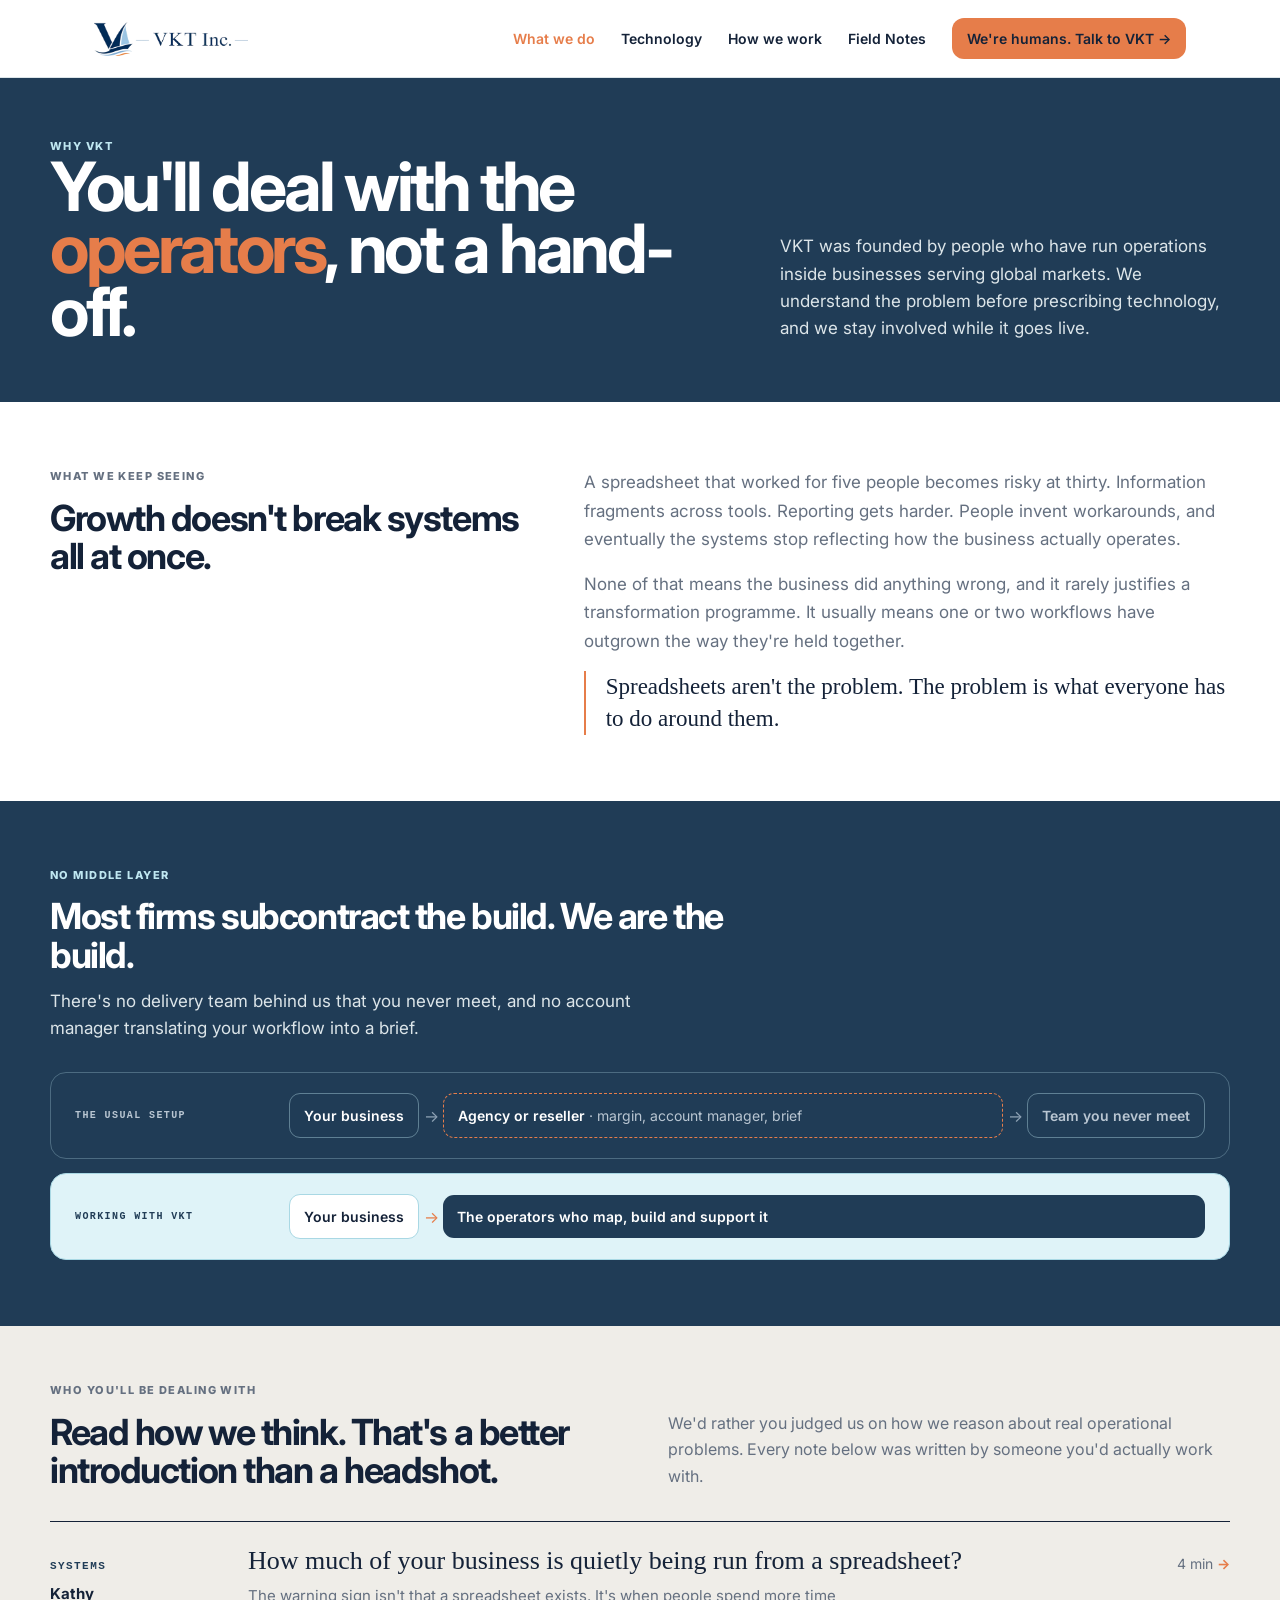
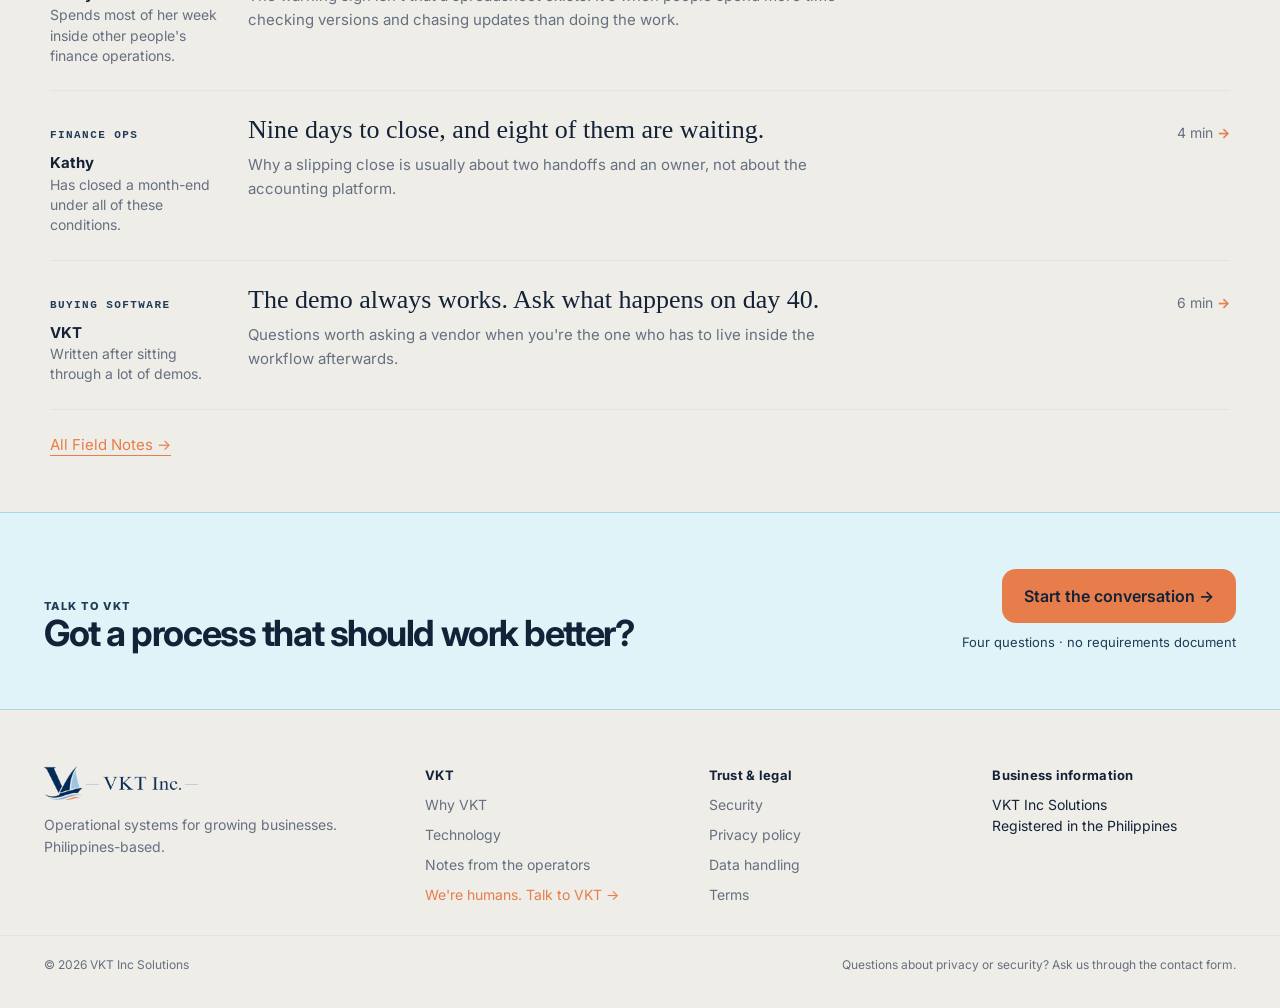
==== about.html @ 66c0eb5a "Implement Homepage v2, fix nav breakpoint and two overflow bugs Homepage rebuild from the new "VKT H" ====
<!DOCTYPE html>
<html lang="en">
<head>
<meta charset="utf-8">
<meta name="viewport" content="width=device-width, initial-scale=1">
<title>Why VKT — You'll deal with the operators, not a hand-off</title>
<meta name="description" content="VKT was founded by people who have run operations inside businesses serving global markets. We understand the problem before prescribing technology.">
<link rel="icon" type="image/png" href="assets/vkt-mark.png">
<link rel="preconnect" href="https://fonts.googleapis.com">
<link rel="stylesheet" href="https://fonts.googleapis.com/css2?family=Inter:wght@400;500;600;700;800&display=swap">
<link rel="stylesheet" href="css/style.css">
</head>
<body>

<header class="site-nav">
  <div class="container">
    <a href="index.html" aria-label="VKT Inc. home"><img src="assets/vkt-logo-nav.png" alt="VKT Inc." class="nav-logo"></a>
    <nav class="nav-links">
      <a href="index.html#what-we-do" class="active">What we do</a>
      <a href="anydb.html">Technology</a>
      <a href="index.html#how-we-work">How we work</a>
      <a href="field-notes.html">Field Notes</a>
      <a href="talk-to-us.html" class="nav-cta">We're humans. Talk to VKT →</a>
    </nav>
    <button class="nav-toggle" aria-label="Menu" aria-expanded="false"><i></i><i></i></button>
  </div>
</header>

<section class="hero-simple">
  <div class="container">
    <div>
      <div class="eyebrow on-navy">Why VKT</div>
      <h1 class="fh-about">You'll deal with the <span>operators</span>, not a hand-off.</h1>
    </div>
    <p>VKT was founded by people who have run operations inside businesses serving global markets. We understand the problem before prescribing technology, and we stay involved while it goes live.</p>
  </div>
</section>

<section class="section-white">
  <div class="container split uneven-left">
    <div>
      <div class="eyebrow">What we keep seeing</div>
      <h2 class="fh2-md" style="margin-top:14px">Growth doesn't break systems all at once.</h2>
    </div>
    <div style="display:flex;flex-direction:column;gap:16px">
      <p style="font-size:17px;line-height:1.68;color:var(--muted)">A spreadsheet that worked for five people becomes risky at thirty. Information fragments across tools. Reporting gets harder. People invent workarounds, and eventually the systems stop reflecting how the business actually operates.</p>
      <p style="font-size:17px;line-height:1.68;color:var(--muted)">None of that means the business did anything wrong, and it rarely justifies a transformation programme. It usually means one or two workflows have outgrown the way they're held together.</p>
      <p class="serif" style="font-size:23px;line-height:1.38;padding-left:20px;border-left:2px solid var(--orange)">Spreadsheets aren't the problem. The problem is what everyone has to do around them.</p>
    </div>
  </div>
</section>

<section class="section-navy">
  <div class="container">
    <div style="margin-bottom:30px">
      <div class="eyebrow on-navy">No middle layer</div>
      <h2 class="fh2-md" style="margin-top:14px;max-width:720px;color:#fff">Most firms subcontract the build. We are the build.</h2>
      <p style="margin-top:14px;font-size:17px;line-height:1.6;color:var(--muted-on-navy);max-width:600px">There's no delivery team behind us that you never meet, and no account manager translating your workflow into a brief.</p>
    </div>
    <div style="display:flex;flex-direction:column;gap:14px">
      <div class="flow-panel usual">
        <span class="flow-label">THE USUAL SETUP</span>
        <div class="flow-row usual">
          <span class="flow-node outline">Your business</span>
          <span class="flow-arrow dim">→</span>
          <span class="flow-node dashed">Agency or reseller<span style="font-weight:400;color:var(--ice-text-dim)"> · margin, account manager, brief</span></span>
          <span class="flow-arrow dim">→</span>
          <span class="flow-node outline dim">Team you never meet</span>
        </div>
      </div>
      <div class="flow-panel vkt">
        <span class="flow-label">WORKING WITH VKT</span>
        <div class="flow-row vkt">
          <span class="flow-node white">Your business</span>
          <span class="flow-arrow orange">→</span>
          <span class="flow-node navy-fill">The operators who map, build and support it</span>
        </div>
      </div>
    </div>
  </div>
</section>

<section class="section-tight">
  <div class="container">
    <div class="section-header" style="margin-bottom:32px">
      <div>
        <div class="eyebrow">Who you'll be dealing with</div>
        <h2 class="fh2-md" style="margin-top:14px">Read how we think. That's a better introduction than a headshot.</h2>
      </div>
      <p>We'd rather you judged us on how we reason about real operational problems. Every note below was written by someone you'd actually work with.</p>
    </div>
    <div style="display:flex;flex-direction:column;border-top:1px solid var(--navy)">
      <a href="field-notes/spreadsheet-dependency.html" class="about-note-row">
        <div>
          <span class="kicker" style="color:var(--navy-deep)">SYSTEMS</span>
          <strong style="display:block;margin-top:8px;font-size:15px;color:var(--navy)">Kathy</strong>
          <span style="display:block;font-size:14px;color:var(--muted);line-height:1.45">Spends most of her week inside other people's finance operations.</span>
        </div>
        <div>
          <h3 class="serif" style="font-size:26px;line-height:1.15">How much of your business is quietly being run from a spreadsheet?</h3>
          <p style="margin-top:8px;font-size:15px;line-height:1.6;color:var(--muted);max-width:600px">The warning sign isn't that a spreadsheet exists. It's when people spend more time checking versions and chasing updates than doing the work.</p>
        </div>
        <span style="font-size:14px;color:var(--muted);text-align:right">4 min <b style="color:var(--orange)">→</b></span>
      </a>
      <a href="field-notes.html" class="about-note-row">
        <div>
          <span class="kicker" style="color:var(--navy-deep)">FINANCE OPS</span>
          <strong style="display:block;margin-top:8px;font-size:15px;color:var(--navy)">Kathy</strong>
          <span style="display:block;font-size:14px;color:var(--muted);line-height:1.45">Has closed a month-end under all of these conditions.</span>
        </div>
        <div>
          <h3 class="serif" style="font-size:26px;line-height:1.15">Nine days to close, and eight of them are waiting.</h3>
          <p style="margin-top:8px;font-size:15px;line-height:1.6;color:var(--muted);max-width:600px">Why a slipping close is usually about two handoffs and an owner, not about the accounting platform.</p>
        </div>
        <span style="font-size:14px;color:var(--muted);text-align:right">4 min <b style="color:var(--orange)">→</b></span>
      </a>
      <a href="field-notes.html" class="about-note-row">
        <div>
          <span class="kicker" style="color:var(--navy-deep)">BUYING SOFTWARE</span>
          <strong style="display:block;margin-top:8px;font-size:15px;color:var(--navy)">VKT</strong>
          <span style="display:block;font-size:14px;color:var(--muted);line-height:1.45">Written after sitting through a lot of demos.</span>
        </div>
        <div>
          <h3 class="serif" style="font-size:26px;line-height:1.15">The demo always works. Ask what happens on day 40.</h3>
          <p style="margin-top:8px;font-size:15px;line-height:1.6;color:var(--muted);max-width:600px">Questions worth asking a vendor when you're the one who has to live inside the workflow afterwards.</p>
        </div>
        <span style="font-size:14px;color:var(--muted);text-align:right">6 min <b style="color:var(--orange)">→</b></span>
      </a>
    </div>
    <a href="field-notes.html" class="link-cta" style="display:inline-block;margin-top:24px">All Field Notes →</a>
  </div>
</section>

<div class="cta-band">
  <div>
    <div class="eyebrow on-ice">Talk to VKT</div>
    <h2 class="fh2-md" style="color:var(--navy);max-width:600px">Got a process that should work better?</h2>
  </div>
  <div class="cta-band-actions">
    <a href="talk-to-us.html" class="btn">Start the conversation →</a>
    <span>Four questions · no requirements document</span>
  </div>
</div>

<footer class="site-footer">
  <div class="footer-links">
    <div class="footer-brand">
      <img src="assets/vkt-logo-nav.png" alt="VKT Inc." style="height:34px;width:auto;flex:none;align-self:flex-start">
      <p>Operational systems for growing businesses.<br>Philippines-based.</p>
    </div>
    <div class="footer-col">
      <strong>VKT</strong>
      <a href="about.html">Why VKT</a>
      <a href="anydb.html">Technology</a>
      <a href="field-notes.html">Notes from the operators</a>
      <a href="talk-to-us.html" class="cta">We're humans. Talk to VKT →</a>
    </div>
    <div class="footer-col">
      <strong>Trust &amp; legal</strong>
      <a href="#">Security</a>
      <a href="#">Privacy policy</a>
      <a href="#">Data handling</a>
      <a href="#">Terms</a>
    </div>
    <div class="footer-col">
      <strong>Business information</strong>
      <span>VKT Inc Solutions<br>Registered in the Philippines</span>
    </div>
  </div>
  <div class="footer-bottom">
    <span>© 2026 VKT Inc Solutions</span>
    <span>Questions about privacy or security? Ask us through the contact form.</span>
  </div>
</footer>

<script src="js/main.js"></script>
</body>
</html>
---- css/style.css ----
/* ===== VKT Inc — design tokens & base (v17) ===== */
:root{
  --navy: #142238;
  --navy-deep: #203C56;
  --navy-mid: #17304a;
  --navy-mid2: #22405e;
  --navy-hover-1: #2a4c6d;
  --navy-hover-2: #1d3a56;
  --ice: #DFF3F8;
  --ice-hover: #CFEDF5;
  --ice-border: #A9D8E4;
  --ice-text: #BFE7F1;
  --ice-text-dim: #B9C6D2;
  --cream: #EFEDE8;
  --orange: #E67D4A;
  --orange-hover: #D86C39;
  --orange-tint: rgba(230,125,74,.06);
  --muted: #657080;
  --muted-on-navy: #DCE5E9;
  --muted2: #98A2AE;
  --line: #DCE5E9;
  --line-on-navy: rgba(191,231,241,.35);
  --line-on-navy-soft: rgba(191,231,241,.22);
  --paper: #F8FAFB;
  --max: 1180px;
  --font-sans: Inter, ui-sans-serif, system-ui, -apple-system, sans-serif;
  --font-serif: Georgia, 'Times New Roman', serif;
  --font-mono: ui-monospace, Menlo, Consolas, monospace;

  /* fluid gutter: 20px at 390px viewport -> 44px at 1180px viewport */
  --gutter: clamp(20px, calc(20px + 24 * ((100vw - 390px) / 790)), 44px);
  /* fluid section padding tiers: mobile -> desktop */
  --pad-sm: clamp(28px, calc(28px + 28 * ((100vw - 390px) / 790)), 56px);
  --pad-md: clamp(30px, calc(30px + 30 * ((100vw - 390px) / 790)), 60px);
  --pad-lg: clamp(32px, calc(32px + 34 * ((100vw - 390px) / 790)), 66px);
}

*, *::before, *::after{ box-sizing: border-box; }
html{ -webkit-text-size-adjust: 100%; }

body{
  margin: 0;
  background: var(--cream);
  color: var(--navy);
  font-family: var(--font-sans);
  line-height: 1.5;
  -webkit-font-smoothing: antialiased;
  overflow-x: hidden;
}

img{ max-width: 100%; display: block; }
a{ color: var(--orange); }
a:hover{ color: var(--orange-hover); }
h1,h2,h3,p{ margin: 0; }
svg{ flex: none; }

.container{ max-width: var(--max); margin: 0 auto; }
.serif{ font-family: var(--font-serif); font-weight: 400; }
.italic{ font-style: italic; }

.eyebrow{ font-size: 11px; font-weight: 800; letter-spacing: .13em; text-transform: uppercase; color: var(--muted); }
.eyebrow.on-navy{ color: var(--ice-text); }
.eyebrow.on-ice{ color: var(--navy-deep); }
.eyebrow.with-icon{ display: flex; align-items: center; gap: 14px; }

.kicker{ font: 700 11px var(--font-mono); letter-spacing: .13em; color: var(--muted); }

/* ===== Fluid headline scale (clamp between mobile and desktop endpoints) ===== */
.fh-home{ font-size: clamp(40px, calc(40px + 38 * ((100vw - 390px) / 790)), 78px); line-height: .9; letter-spacing: -.052em; }
.fh-inner{ font-size: clamp(40px, calc(40px + 26 * ((100vw - 390px) / 790)), 66px); line-height: .93; letter-spacing: -.05em; }
.fh-about{ font-size: clamp(38px, calc(38px + 30 * ((100vw - 390px) / 790)), 68px); line-height: .92; letter-spacing: -.05em; }
.fh-anydb{ font-size: clamp(38px, calc(38px + 34 * ((100vw - 390px) / 790)), 72px); line-height: .92; letter-spacing: -.052em; }
.fh-home2{ font-size: clamp(42px, calc(42px + 38 * ((100vw - 390px) / 790)), 80px); line-height: .92; letter-spacing: -.052em; }
.fh-why2{ font-size: clamp(32px, calc(32px + 20 * ((100vw - 390px) / 790)), 52px); line-height: .98; letter-spacing: -.048em; }
.fh-notes{ font-size: clamp(31px, calc(31px + 21 * ((100vw - 390px) / 790)), 52px); line-height: 1.04; letter-spacing: -.018em; }
.fh-sent{ font-size: clamp(38px, calc(38px + 22 * ((100vw - 390px) / 790)), 60px); line-height: .95; letter-spacing: -.05em; }
.fh2{ font-size: clamp(25px, calc(25px + 15 * ((100vw - 390px) / 790)), 40px); line-height: 1.05; letter-spacing: -.04em; }
.fh2-md{ font-size: clamp(26px, calc(26px + 10 * ((100vw - 390px) / 790)), 36px); line-height: 1.06; letter-spacing: -.04em; }
.fh3{ font-size: clamp(22px, calc(22px + 8 * ((100vw - 390px) / 790)), 30px); line-height: 1.12; letter-spacing: -.03em; }
.fh-why{ font-size: clamp(31px, calc(31px + 27 * ((100vw - 390px) / 790)), 58px); line-height: .98; letter-spacing: -.05em; }
.fh-feat{ font-size: clamp(27px, calc(27px + 13 * ((100vw - 390px) / 790)), 40px); line-height: 1.08; letter-spacing: -.014em; }
.fh-art{ font-size: clamp(29px, calc(29px + 13 * ((100vw - 390px) / 790)), 42px); line-height: 1.1; letter-spacing: -.014em; }
.fh-row{ font-size: clamp(20px, calc(20px + 7 * ((100vw - 390px) / 790)), 27px); line-height: 1.18; }

/* ===== Nav ===== */
/* base = white nav (About, Talk, Field Notes, AnyDB); .on-navy = homepage variant */
.site-nav{ background: #fff; color: var(--navy); position: relative; border-bottom: 1px solid var(--line); }
.site-nav .container{ display: flex; align-items: center; gap: 32px; padding: 18px var(--gutter); }
.nav-logo{ height: 34px; width: auto; flex: none; align-self: flex-start; display: block; }
.site-nav.on-navy .nav-logo{ height: 44px; background: #fff; border-radius: 9px; padding: 6px 10px; align-self: center; }
.nav-links{ display: flex; align-items: center; gap: 26px; margin-left: auto; font-size: 14px; font-weight: 600; }
.nav-links a{ color: var(--navy); text-decoration: none; }
.nav-links a:hover, .nav-links a.active{ color: var(--orange); }
.nav-cta{ background: var(--orange); color: var(--navy) !important; border-radius: 12px; padding: 10px 15px; text-decoration: none !important; }
.nav-cta:hover{ background: var(--orange-hover); }
.nav-toggle{ display: none; }

.site-nav.on-navy{ background: var(--navy-deep); border-bottom: none; color: #fff; }
.site-nav.on-navy .nav-links a{ color: #fff; }
.site-nav.on-navy .nav-links a:hover, .site-nav.on-navy .nav-links a.active{ color: var(--orange); }

/* ===== Buttons / links ===== */
.btn{ display: inline-block; background: var(--orange); color: var(--navy); font-weight: 600; font-size: 16px; padding: 15px 22px; border-radius: 14px; text-decoration: none; border: none; cursor: pointer; font-family: inherit; }
.btn:hover{ background: var(--orange-hover); color: var(--navy); }
.btn-outline-on-navy{ display: inline-block; border: 1px solid var(--ice-text); color: #fff; font-weight: 600; font-size: 16px; padding: 15px 22px; border-radius: 14px; text-decoration: none; }
.btn-outline-on-navy:hover{ background: var(--orange); color: var(--navy); border-color: var(--orange); }

.link-cta{ font-size: 15px; color: var(--orange); text-decoration: underline; text-underline-offset: 5px; }
.link-cta.on-navy{ color: var(--ice-text); }
.link-cta.on-navy:hover{ color: var(--orange); }
.link-cta.on-ice{ color: var(--navy-deep); }
.link-cta.back{ font-weight: 600; text-decoration: none; }

/* ===== Hero (homepage — navy) ===== */
.hero{ background: var(--navy-deep); color: #fff; padding: var(--pad-lg) var(--gutter); }
.hero .container{ display: grid; grid-template-columns: 1.25fr .75fr; gap: 56px; align-items: end; }
.hero h1{ font-weight: 700; color: #fff; }
.hero h1 span{ color: var(--orange); }
.hero p{ font-size: clamp(15px, calc(15px + 2 * ((100vw - 390px) / 790)), 17px); line-height: 1.6; color: var(--muted-on-navy); margin-top: 14px; }
.hero-ctas{ display: flex; gap: 20px; align-items: center; margin-top: 22px; flex-wrap: wrap; }

/* inner-page hero (navy, white nav sits above it) */
.hero-simple{ background: var(--navy-deep); color: #fff; padding: var(--pad-md) var(--gutter); }
.hero-simple .container{ display: grid; grid-template-columns: 1.2fr .8fr; gap: 56px; align-items: end; }
.hero-simple h1{ font-weight: 700; color: #fff; }
.hero-simple h1 span{ color: var(--orange); }
.hero-simple p{ font-size: clamp(15px, calc(15px + 2 * ((100vw - 390px) / 790)), 17px); line-height: 1.6; color: var(--muted-on-navy); }

/* white hero (AnyDB) */
.hero-white{ background: #fff; padding: calc(var(--pad-lg) + 12px) var(--gutter) var(--pad-md); }
.hero-white h1{ font-weight: 700; color: var(--navy); max-width: 940px; }
.hero-white h1 span{ color: var(--orange); }
.hero-white p{ font-size: clamp(15px, calc(15px + 4 * ((100vw - 390px) / 790)), 19px); line-height: 1.55; color: var(--muted); max-width: 600px; margin-top: 22px; }
.lockup{ display: flex; align-items: center; gap: 18px; flex-wrap: wrap; padding-top: 28px; border-top: 1px solid var(--line); }
.lockup img{ height: 28px; width: auto; flex: none; align-self: flex-start; }
.lockup .divider{ width: 1px; height: 28px; background: var(--line); }
.lockup span:last-child{ font-size: 15px; color: var(--muted); }

.answer-card{ border: 1px solid var(--ice-border); border-radius: 18px; padding: 24px; background: var(--ice); }
.answer-card p{ margin-top: 12px; font-size: 16px; line-height: 1.6; color: var(--navy); }
.answer-card p.dim{ color: var(--navy-deep); }

/* ===== The gap band (homepage 3-panel) ===== */
.gap-band{ display: grid; grid-template-columns: 1fr auto 1fr auto 1fr; align-items: stretch; border-top: 1px solid rgba(255,255,255,.15); }
.gap-panel{ padding: 34px 30px; }
.gap-panel.what-you-run{ background: var(--navy-mid); color: #fff; }
.gap-panel.the-gap{ background: var(--navy-mid2); color: #fff; border-left: 1px dashed var(--orange); border-right: 1px dashed var(--orange); }
.gap-panel.what-vkt-puts-in-place{ background: var(--ice); color: var(--navy-deep); }
.gap-arrow{ display: flex; align-items: center; justify-content: center; }
.gap-arrow.dark{ background: var(--navy-mid); }
.gap-arrow.ice{ background: var(--ice); }
.gap-arrow span{ width: 0; height: 0; border-top: 16px solid transparent; border-bottom: 16px solid transparent; border-left: 22px solid var(--orange); }
.gap-label{ font: 700 10px var(--font-mono); letter-spacing: .14em; }
.gap-panel strong{ display: block; margin-top: 12px; font-size: 20px; line-height: 1.25; letter-spacing: -.02em; }
.gap-panel p{ margin-top: 10px; font-size: 14px; line-height: 1.55; }

/* ===== Generic section layout ===== */
.section{ padding: var(--pad-md) var(--gutter); }
.section-tight{ padding: var(--pad-sm) var(--gutter); }
.section-ice{ background: var(--ice); border-top: 1px solid var(--ice-border); border-bottom: 1px solid var(--ice-border); padding: var(--pad-md) var(--gutter); }
.section-navy{ background: var(--navy-deep); color: #fff; padding: var(--pad-lg) var(--gutter); }
.section-white{ background: #fff; padding: var(--pad-lg) var(--gutter); }
.section-ice-lg{ background: var(--ice); border-top: 1px solid var(--ice-border); border-bottom: 1px solid var(--ice-border); padding: var(--pad-lg) var(--gutter); }

.section-header{ display: grid; grid-template-columns: 1fr 1fr; gap: 56px; align-items: end; }
.section-header p{ font-size: 16px; line-height: 1.65; color: var(--muted); }
.section-header.on-ice p{ color: var(--navy-deep); }
.section-header.stack{ display: block; margin-bottom: 32px; }
.section-header.stack p{ margin-top: 12px; max-width: 600px; }

/* ===== Tabs (scenario stepper) ===== */
.tabs{ display: flex; gap: 10px; margin: 32px 0 0; flex-wrap: wrap; }
.tab{ cursor: pointer; display: flex; gap: 10px; align-items: center; padding: 12px 16px; border: 1px solid var(--line); background: #fff; color: var(--navy); border-radius: 12px; font-size: 15px; font-weight: 600; }
.tab span{ font: 700 11px var(--font-mono); opacity: .7; }
.tab.active{ background: var(--navy-deep); color: #fff; border-color: var(--navy-deep); }

.scenario{ display: grid; grid-template-columns: .85fr 1.15fr; gap: 52px; padding: 34px var(--gutter) var(--pad-md); }
.scenario[hidden]{ display: none; }
.scenario h3{ font-size: clamp(22px, calc(22px + 8 * ((100vw - 390px) / 790)), 30px); line-height: 1.1; letter-spacing: -.03em; }
.scenario-list{ display: flex; flex-direction: column; margin-top: 22px; }
.scenario-list div{ padding: 13px 0; border-top: 1px solid var(--line); font-size: 15px; color: var(--muted); }
.scenario-list div:last-child{ border-bottom: 1px solid var(--line); }
.scenario-list b{ color: var(--navy); }
.scenario > div:first-child > p{ margin-top: 20px; font-size: 15px; color: var(--muted); }

.before-after{ display: grid; grid-template-columns: 1fr auto 1fr; gap: 0; align-items: stretch; border: 1px solid var(--line); border-radius: 18px; overflow: hidden; }
.ba-col{ padding: 26px 24px; display: flex; flex-direction: column; gap: 12px; }
.ba-arrow{ background: var(--ice); display: flex; align-items: center; padding: 0 6px; border-left: 1px solid var(--ice-border); border-right: 1px solid var(--ice-border); }
.ba-arrow span{ width: 0; height: 0; border-top: 14px solid transparent; border-bottom: 14px solid transparent; border-left: 20px solid var(--orange); }
.ba-col.after{ background: var(--ice); }
.ba-label{ font: 700 10px var(--font-mono); letter-spacing: .14em; color: var(--muted); }
.ba-label.after{ color: var(--navy-deep); }
.ba-item{ border: 1px solid var(--line); border-radius: 10px; padding: 12px; font-size: 13px; font-weight: 600; }
.ba-item.after{ background: #fff; border-color: var(--ice-border); color: var(--navy-deep); }
.ba-item.problem{ border: 1px dashed var(--orange); background: var(--orange-tint); color: var(--navy); }
.ba-item.outcome{ background: var(--navy-deep); color: #fff; border: none; }

/* ===== Ruled columns ===== */
.rule-cols{ display: grid; gap: 0; margin-top: 36px; border-top: 1px solid var(--navy); }
.rule-cols.on-navy{ border-top: 1px solid var(--line-on-navy); }
.rule-col{ padding: 24px 28px 24px 0; border-right: 1px solid var(--line); }
.rule-col:last-child{ border-right: none; }
.rule-col.mid{ padding-left: 28px; }
.rule-col.on-ice{ background: var(--ice); }
.rule-col.on-navy{ border-right: 1px solid var(--line-on-navy-soft); }
.rule-col span{ font: 700 12px var(--font-mono); color: var(--orange); }
.rule-col strong{ display: block; margin-top: 10px; font-size: 19px; line-height: 1.25; letter-spacing: -.02em; }
.rule-col p{ margin-top: 8px; font-size: 15px; line-height: 1.6; color: var(--muted); }
.rule-col.on-navy p{ color: var(--ice-text-dim); }

.rule-list{ display: flex; flex-direction: column; }
.rule-list > div{ padding: 20px 0; border-bottom: 1px solid var(--ice-border); }
.rule-list strong{ font-size: 17px; }
.rule-list p{ margin-top: 6px; font-size: 15px; line-height: 1.55; color: var(--navy-deep); }
.rule-list .tail{ margin: 18px 0 0; font-size: 15px; font-weight: 600; color: var(--navy-deep); }

/* ===== Why VKT (navy, 3 col) ===== */
.why-vkt h2{ margin-top: 18px; max-width: 900px; color: #fff; font-weight: 700; }
.why-vkt h2 span{ color: var(--orange); }
.why-vkt > .container > p{ margin-top: 22px; font-size: 18px; line-height: 1.6; color: var(--muted-on-navy); max-width: 620px; }
.why-vkt-quote{ margin-top: 36px; padding-top: 22px; border-top: 1px solid var(--line-on-navy); display: flex; gap: 32px; align-items: baseline; justify-content: space-between; flex-wrap: wrap; }
.why-vkt-quote p{ font-family: var(--font-serif); font-size: 22px; line-height: 1.4; max-width: 640px; color: #fff; }

/* ===== "No middle layer" flow (About) ===== */
.flow-panel{ display: grid; grid-template-columns: 190px 1fr; gap: 24px; align-items: center; padding: 20px 24px; border-radius: 16px; }
.flow-panel.usual{ border: 1px solid rgba(191,231,241,.28); }
.flow-panel.vkt{ background: var(--ice); border: 1px solid var(--ice-border); }
.flow-panel .flow-label{ font: 700 10px var(--font-mono); letter-spacing: .14em; }
.flow-panel.usual .flow-label{ color: var(--ice-text-dim); }
.flow-panel.vkt .flow-label{ color: var(--navy-deep); }
.flow-row{ display: grid; align-items: center; }
.flow-row.usual{ grid-template-columns: auto 24px minmax(0,1fr) 24px auto; }
.flow-row.vkt{ grid-template-columns: auto 24px minmax(0,1fr); }
.flow-node{ border-radius: 11px; padding: 11px 14px; font-size: 14px; font-weight: 600; }
.flow-node.outline{ border: 1px solid rgba(191,231,241,.4); }
.flow-node.dashed{ border: 1px dashed var(--orange); }
.flow-node.dim{ color: var(--ice-text-dim); }
.flow-node.white{ background: #fff; border: 1px solid var(--ice-border); color: var(--navy); }
.flow-node.navy-fill{ background: var(--navy-deep); color: #fff; }
.flow-arrow{ text-align: center; }
.flow-arrow.dim{ color: #8FA3B5; }
.flow-arrow.orange{ color: var(--orange); }

/* ===== Homepage v2 ===== */
.home-page{
  --gutter: clamp(20px, calc(20px + 28 * ((100vw - 390px) / 790)), 48px);
  --pad-lg: clamp(44px, calc(44px + 44 * ((100vw - 390px) / 790)), 88px);
  --pad-md: clamp(44px, calc(44px + 44 * ((100vw - 390px) / 790)), 88px);
}

.hero-light{ background: #fff; padding: var(--pad-lg) var(--gutter) calc(var(--pad-lg) - 20px); }
.hero-light h1{ font-weight: 700; color: var(--navy); max-width: 960px; }
.hero-light h1 span{ color: var(--orange); }
.hero-light p{ margin-top: 22px; font-size: clamp(16px, calc(16px + 3 * ((100vw - 390px) / 790)), 19px); line-height: 1.55; color: var(--muted); max-width: 560px; }

/* Icon-illustrated gap band (single markup, reflows row -> stack) */
.gap-cards-wrap{ background: var(--ice); border-top: 1px solid var(--ice-border); border-bottom: 1px solid var(--ice-border); padding: var(--pad-md) var(--gutter); }
.gap-cards{ display: grid; grid-template-columns: minmax(0,1fr) auto minmax(0,1fr) auto minmax(0,1fr); align-items: stretch; background: #fff; border: 1px solid var(--ice-border); border-radius: 22px; overflow: hidden; }
.gap-cards > .gap-cell{ padding: 30px 26px; }
.gap-cards > .gap-cell strong{ display: block; margin-top: 10px; font-size: 19px; line-height: 1.28; letter-spacing: -.02em; }
.gap-cards > .gap-cell p{ margin-top: 8px; font-size: 14px; line-height: 1.55; color: var(--muted); }
.gap-cards .gap-cell.the-gap{ background: var(--orange-tint); border-left: 1px dashed var(--orange); border-right: 1px dashed var(--orange); }
.gap-cards .gap-cell.vkt{ background: var(--navy-deep); color: #fff; }
.gap-cards .gap-cell.vkt p{ color: var(--ice-text-dim); }
.gap-cards .gap-arrow-cell{ display: flex; align-items: center; padding: 0 6px; }
.gap-cards .gap-arrow-cell.vkt-side{ background: var(--navy-deep); }
.gap-cards .gap-arrow-cell span{ width: 0; height: 0; border-top: 14px solid transparent; border-bottom: 14px solid transparent; border-left: 20px solid var(--orange); }

/* Icon step-card grids: shared style for scenario + tech cards (desktop grid, mobile carousel) */
.scenario-grid-v2{ display: grid; grid-template-columns: repeat(3,minmax(0,1fr)); gap: 22px; align-items: stretch; }
.scenario-card{ display: flex; flex-direction: column; border: 1px solid var(--line); border-radius: 20px; overflow: hidden; }
.scenario-card .top{ padding: 26px 24px 22px; }
.scenario-card .today{ padding: 0 24px 22px; }
.scenario-card .today-label{ font: 700 10px var(--font-mono); letter-spacing: .14em; color: var(--muted); }
.scenario-card .today-rows{ display: flex; flex-direction: column; gap: 9px; margin-top: 12px; }
.scenario-card .today-rows span{ border: 1px solid var(--line); border-radius: 11px; padding: 11px 13px; font-size: 14px; font-weight: 600; }
.scenario-card .today-rows span.problem{ border: 1px dashed var(--orange); background: var(--orange-tint); font-weight: 400; line-height: 1.45; color: var(--navy); }
.scenario-card .down-arrow{ display: flex; justify-content: center; padding: 0 24px 14px; }
.scenario-card .down-arrow span{ width: 0; height: 0; border-left: 11px solid transparent; border-right: 11px solid transparent; border-top: 15px solid var(--orange); }
.scenario-card .after{ background: var(--ice); border-top: 1px solid var(--ice-border); padding: 22px 24px; margin-top: auto; }
.scenario-card .after-label{ font: 700 10px var(--font-mono); letter-spacing: .14em; color: var(--navy-deep); }
.scenario-card .after p{ margin-top: 12px; font-size: 15px; line-height: 1.5; font-weight: 600; color: var(--navy); }
.scenario-card h3{ font-size: clamp(19px, calc(19px + 4 * ((100vw - 390px) / 790)), 23px); line-height: 1.22; letter-spacing: -.022em; margin-top: 14px; }

.tech-cards-grid{ display: grid; grid-template-columns: repeat(3,1fr); gap: 20px; }
.tech-card{ background: #fff; border: 1px solid var(--ice-border); border-radius: 18px; padding: 26px 24px; }
.tech-card strong{ display: block; margin-top: 16px; font-size: 20px; letter-spacing: -.02em; }
.tech-card p{ margin-top: 8px; font-size: 15px; line-height: 1.6; color: var(--navy-deep); }

/* "Start with one real problem" — icon-badge steps (single markup, reflows row -> stack) */
.step-badges{ display: grid; grid-template-columns: 1fr auto 1fr auto 1fr; align-items: stretch; border: 1px solid var(--line); border-radius: 20px; overflow: hidden; }
.step-badges .step-cell{ padding: 30px 26px; }
.step-badges .step-cell.ice{ background: var(--ice); border-left: 1px solid var(--ice-border); border-right: 1px solid var(--ice-border); }
.step-badges .badge-row{ display: flex; align-items: center; gap: 12px; }
.step-badges .badge{ display: flex; align-items: center; justify-content: center; width: 44px; height: 44px; border: 1px solid var(--line); border-radius: 12px; flex: none; }
.step-badges .step-cell.ice .badge{ background: #fff; border-color: var(--ice-border); }
.step-badges .idx{ font: 700 11px var(--font-mono); color: var(--orange); }
.step-badges .step-cell.ice .idx{ color: var(--navy-deep); }
.step-badges strong{ display: block; margin-top: 16px; font-size: 19px; line-height: 1.25; letter-spacing: -.02em; }
.step-badges p{ margin-top: 8px; font-size: 15px; line-height: 1.6; color: var(--muted); }
.step-badges .step-cell.ice p{ color: var(--navy-deep); }
.step-badges .step-arrow{ display: flex; align-items: center; padding: 0 4px; }
.step-badges .step-arrow.ice{ background: var(--ice); }
.step-badges .step-arrow span{ width: 0; height: 0; border-top: 12px solid transparent; border-bottom: 12px solid transparent; border-left: 17px solid var(--orange); }

/* Mobile list variant of the step badges (vertical ruled card) */
.step-list-card{ border: 1px solid var(--line); border-radius: 18px; overflow: hidden; }
.step-list-card > div{ padding: 22px 18px; display: flex; gap: 14px; align-items: flex-start; }
.step-list-card > div.ice{ background: var(--ice); border-top: 1px solid var(--ice-border); border-bottom: 1px solid var(--ice-border); }
.step-list-card .badge{ display: flex; align-items: center; justify-content: center; width: 42px; height: 42px; border: 1px solid var(--line); border-radius: 12px; flex: none; }
.step-list-card > div.ice .badge{ background: #fff; border-color: var(--ice-border); }
.step-list-card strong{ font-size: 17px; line-height: 1.25; }
.step-list-card p{ margin-top: 6px; font-size: 14px; line-height: 1.55; color: var(--muted); }
.step-list-card > div.ice p{ color: var(--navy-deep); }
.step-list-card{ display: none; }

/* "Why VKT" v2 — icon one-liners */
.why-vkt-v2-points{ display: grid; grid-template-columns: repeat(3,1fr); gap: 0; border-top: 1px solid var(--line-on-navy); }
.why-vkt-v2-points > div{ padding: 24px 28px 0 0; border-right: 1px solid var(--line-on-navy-soft); display: flex; gap: 14px; align-items: flex-start; }
.why-vkt-v2-points > div:last-child{ border-right: none; padding-left: 28px; padding-right: 0; }
.why-vkt-v2-points > div:nth-child(2){ padding-left: 28px; }
.why-vkt-v2-points strong{ font-size: 19px; line-height: 1.3; letter-spacing: -.02em; color: #fff; }
.why-vkt-v2-list{ display: flex; flex-direction: column; margin-top: 22px; border-top: 1px solid var(--line-on-navy); }
.why-vkt-v2-list > div{ padding: 16px 0; border-bottom: 1px solid var(--line-on-navy-soft); display: flex; gap: 12px; align-items: center; }
.why-vkt-v2-list > div:last-child{ border-bottom: none; }
.why-vkt-v2-list strong{ font-size: 16px; color: #fff; font-weight: 700; }

/* ===== About: field-note teaser rows ===== */
.about-note-row{ display: grid; grid-template-columns: 170px 1fr 120px; gap: 28px; align-items: baseline; padding: 24px 0; border-bottom: 1px solid var(--line); text-decoration: none; color: inherit; }
.about-note-row:hover{ background: var(--paper); }

/* ===== CTA bands ===== */
.cta-band{ background: var(--ice); border-top: 1px solid var(--ice-border); border-bottom: 1px solid var(--ice-border); padding: var(--pad-sm) var(--gutter); display: flex; gap: 48px; align-items: end; justify-content: space-between; flex-wrap: wrap; }
.cta-band h2{ line-height: 1.05; letter-spacing: -.04em; max-width: 620px; }
.cta-band p{ margin-top: 14px; color: var(--navy-deep); max-width: 540px; font-size: 16px; }
.cta-band-actions{ display: flex; flex-direction: column; gap: 10px; align-items: flex-end; }
.cta-band-actions span{ font-size: 13px; color: var(--navy-deep); }

.cta-band-navy{ background: var(--navy-deep); color: #fff; padding: var(--pad-sm) var(--gutter); display: flex; gap: 44px; align-items: end; justify-content: space-between; flex-wrap: wrap; }
.cta-band-navy h2{ line-height: 1.07; letter-spacing: -.035em; max-width: 620px; color: #fff; }
.cta-band-navy p{ margin-top: 12px; color: var(--muted-on-navy); font-size: 16px; max-width: 540px; }

/* ===== Footer (one version, every page) ===== */
.site-footer{ background: var(--cream); }
.footer-links{ padding: var(--pad-sm) var(--gutter) 30px; display: grid; grid-template-columns: 1.4fr 1fr 1fr 1fr; gap: 40px; }
.footer-brand p{ margin-top: 14px; font-size: 14px; color: var(--muted); line-height: 1.6; }
.footer-col{ display: flex; flex-direction: column; gap: 9px; font-size: 14px; }
.footer-col strong{ font-size: 13px; letter-spacing: .02em; }
.footer-col a{ color: var(--muted); text-decoration: none; }
.footer-col a:hover{ color: var(--orange); }
.footer-col a.cta{ color: var(--orange); }
.footer-bottom{ padding: 20px var(--gutter) 34px; border-top: 1px solid var(--line); display: flex; justify-content: space-between; gap: 24px; font-size: 12px; color: var(--muted); flex-wrap: wrap; }

/* ===== FAQ accordion ===== */
.faq{ display: flex; flex-direction: column; border-top: 1px solid var(--navy); }
.faq.on-navy{ border-top: 1px solid var(--line-on-navy); }
.faq-item{ padding: 20px 0; border-bottom: 1px solid var(--line); }
.faq.on-navy .faq-item{ border-bottom: 1px solid var(--line-on-navy-soft); }
.faq-q{ display: flex; justify-content: space-between; gap: 20px; align-items: baseline; cursor: pointer; background: none; border: none; width: 100%; text-align: left; padding: 0; font: inherit; color: inherit; }
.faq-q strong{ font-size: 19px; letter-spacing: -.015em; font-weight: 700; }
.faq-q .icon{ color: var(--orange); font-size: 18px; flex: none; }
.faq-a{ margin: 12px 0 0; font-size: 15px; line-height: 1.65; color: var(--muted); max-width: 640px; }
.faq.on-navy .faq-a{ color: var(--muted-on-navy); }
.faq-a[hidden]{ display: none; }

/* ===== Utility layout patterns ===== */
.split{ display: grid; gap: 56px; }
.split.uneven-left{ grid-template-columns: .85fr 1.15fr; align-items: start; }
.split.uneven-right{ grid-template-columns: 1.15fr .85fr; align-items: start; }
.split.uneven-left-wide{ grid-template-columns: .8fr 1.2fr; align-items: start; }
.split.even{ grid-template-columns: 1fr 1fr; align-items: end; }

/* ===== AnyDB: Objects concept explainer ===== */
.objects-grid{ display: grid; grid-template-columns: repeat(4,minmax(0,1fr)); gap: 0; border: 1px solid var(--line); border-radius: 22px; overflow: hidden; }
.objects-grid > div{ padding: 28px 24px; border-right: 1px solid var(--line); display: flex; flex-direction: column; }
.objects-grid > div:last-child{ border-right: none; }
.objects-grid .step-num{ font: 700 11px var(--font-mono); color: var(--orange); }
.objects-grid .step-num.on-ice{ color: var(--navy-deep); }
.objects-grid strong{ display: block; margin-top: 12px; font-size: 20px; letter-spacing: -.02em; }
.objects-grid p{ margin: 8px 0 20px; font-size: 15px; line-height: 1.55; color: var(--muted); }
.objects-grid > div.ice{ background: var(--ice); }
.objects-grid > div.ice p{ color: var(--navy-deep); }
.objects-grid > div.navy{ background: var(--navy-deep); color: #fff; }
.objects-grid > div.navy p{ color: var(--ice-text-dim); }
.obj-chip{ border: 1px solid var(--line); border-radius: 9px; padding: 8px 11px; font-size: 13px; font-weight: 600; }
.obj-nest{ border: 1px solid var(--navy-deep); border-radius: 12px; padding: 12px; }
.obj-nest > span{ display: block; font-size: 13px; font-weight: 700; }
.obj-nest-children{ display: flex; flex-direction: column; gap: 7px; margin-top: 10px; padding-left: 10px; border-left: 1px solid var(--line); }
.obj-nest-children span{ background: var(--paper); border: 1px solid var(--line); border-radius: 8px; padding: 7px 10px; font-size: 12.5px; font-weight: 600; }
.obj-link{ display: grid; grid-template-columns: 1fr auto 1fr; align-items: center; gap: 0; }
.obj-link span{ background: #fff; border: 1px solid var(--ice-border); border-radius: 10px; padding: 10px 11px; font-size: 12.5px; font-weight: 600; text-align: center; }
.obj-link .obj-link-line{ height: 1px; background: var(--orange); min-width: 18px; }
.obj-flow-label{ display: flex; justify-content: center; margin-top: 10px; font: 700 9px var(--font-mono); letter-spacing: .12em; color: var(--orange); }
.obj-system-list{ display: flex; flex-direction: column; gap: 7px; margin-top: auto; }
.obj-system-list span{ border-radius: 9px; padding: 8px 11px; font-size: 12.5px; font-weight: 600; }
.obj-system-list span.dim{ background: var(--navy-mid); border: 1px solid rgba(191,231,241,.3); }
.obj-system-list span.hot{ background: var(--orange); color: var(--navy); font-weight: 700; }

/* ===== AnyDB: use-case chips ===== */
.usecase-chips{ display: flex; flex-wrap: wrap; gap: 12px; }
.usecase-chip{ display: flex; align-items: center; gap: 11px; border: 1px solid var(--line); border-radius: 14px; padding: 14px 18px; font-size: 16px; font-weight: 600; }

/* ===== AnyDB: 4-week build grid ===== */
.build-weeks{ display: grid; grid-template-columns: repeat(4,minmax(0,1fr)); gap: 0; background: #fff; border: 1px solid var(--ice-border); border-radius: 20px; overflow: hidden; }
.build-weeks > div{ padding: 26px 22px; border-right: 1px solid var(--line); }
.build-weeks > div:last-child{ border-right: none; }
.build-weeks > div.highlight{ background: var(--navy-deep); color: #fff; border-right-color: var(--navy-deep); }
.build-weeks span{ font: 700 11px var(--font-mono); color: var(--orange); }
.build-weeks strong{ display: block; margin-top: 12px; font-size: 18px; letter-spacing: -.02em; }
.build-weeks p{ margin-top: 8px; font-size: 15px; line-height: 1.55; color: var(--muted); }
.build-weeks > div.highlight p{ color: var(--ice-text-dim); }

/* ===== Comparison table (AnyDB, 4 rows) ===== */
.compare-card{ background: #fff; border: 1px solid var(--ice-border); border-radius: 20px; overflow: hidden; }
.compare-row{ display: grid; grid-template-columns: 250px 1fr 1fr; border-bottom: 1px solid var(--line); }
.compare-row:last-child{ border-bottom: none; }
.compare-row > span{ padding: 16px 22px; font-size: 15px; }
.compare-row > span:first-child{ font-size: 14px; font-weight: 600; color: var(--muted); }
.compare-row > span:nth-child(2){ border-left: 1px solid var(--line); }
.compare-row > span:nth-child(3){ border-left: 1px solid var(--line); background: var(--paper); font-weight: 600; color: var(--navy); }
.compare-head span{ font: 700 10px var(--font-mono); letter-spacing: .14em; color: var(--muted); }
.compare-head span:nth-child(3){ color: var(--navy-deep); }

/* ===== Carousel (mobile swipe: objects, weeks) ===== */
.carousel{ display: flex; gap: 12px; overflow-x: auto; scroll-snap-type: x mandatory; -webkit-overflow-scrolling: touch; padding: 0 var(--gutter) 6px; margin: 0 calc(var(--gutter) * -1); }
.carousel::-webkit-scrollbar{ display: none; }
.carousel-item{ flex: 0 0 232px; scroll-snap-align: start; }
.carousel-dots{ display: flex; gap: 7px; align-items: center; margin-top: 14px; }
.carousel-dots span{ width: 8px; height: 4px; border-radius: 2px; background: var(--line); transition: width .15s, background .15s; }
.carousel-dots span.active{ width: 22px; background: var(--navy-deep); }
.carousel-dots .swipe-hint{ width: auto; height: auto; background: none; margin-left: 8px; font-size: 12px; color: var(--muted); }

/* ===== Talk to Us — form ===== */
.form-grid{ display: grid; grid-template-columns: 1.15fr .85fr; gap: 0; align-items: stretch; }
.form-col{ padding: var(--pad-sm) var(--gutter) var(--pad-md); }
.questions{ display: flex; flex-direction: column; gap: 30px; margin-top: 26px; }
.question{ display: grid; grid-template-columns: 30px 1fr; gap: 16px; }
.question .num{ font: 700 12px var(--font-mono); color: var(--orange); padding-top: 4px; }
.question label{ display: flex; align-items: center; gap: 11px; font-size: 19px; font-weight: 600; letter-spacing: -.015em; }
.question p{ margin: 6px 0 12px; font-size: 14px; color: var(--muted); }
.field{ border: 1px solid var(--line); border-radius: 12px; padding: 14px 16px; font-size: 15px; color: var(--navy); background: #fff; width: 100%; font-family: inherit; }
.field::placeholder{ color: var(--muted2); }
.field:focus{ outline: none; border-color: var(--ice-border); }
.field:invalid{ border-color: var(--line); }
textarea.field{ min-height: 78px; resize: vertical; }
.chip-row{ display: flex; gap: 9px; flex-wrap: wrap; }
.chip{ padding: 10px 14px; border: 1px solid var(--line); border-radius: 11px; font-size: 14px; font-weight: 600; background: #fff; color: var(--navy); cursor: pointer; }
.chip:hover, .chip.selected{ border-color: var(--navy); }
.chip.selected{ background: var(--navy); color: #fff; }
.field-2col{ display: grid; grid-template-columns: 1fr 1fr; gap: 12px; }
.form-submit{ display: flex; gap: 20px; align-items: center; flex-wrap: wrap; padding-left: 46px; }
.form-submit span{ font-size: 14px; color: var(--muted); }
.form-error{ color: var(--orange); font-size: 13px; margin-top: 6px; }

.next-steps{ background: var(--ice); border-left: 1px solid var(--ice-border); padding: var(--pad-sm) 40px var(--pad-md); }
.next-steps-list{ display: flex; flex-direction: column; margin-top: 20px; border-top: 1px solid var(--ice-border); }
.next-steps-list > div{ padding: 20px 0; border-bottom: 1px solid var(--ice-border); }
.next-steps-list .step-head{ display: flex; align-items: center; gap: 10px; }
.next-steps-list span{ font: 700 11px var(--font-mono); color: var(--orange); }
.next-steps-list strong{ display: block; margin-top: 8px; font-size: 17px; letter-spacing: -.015em; }
.next-steps-list p{ margin-top: 6px; font-size: 15px; line-height: 1.55; color: var(--navy-deep); }
.next-steps-note{ margin-top: 26px; background: #fff; border: 1px solid var(--ice-border); border-radius: 16px; padding: 20px; }
.next-steps-note p{ font-size: 15px; line-height: 1.6; color: var(--navy-deep); }

/* ===== Talk to Us — sent / failed states ===== */
.state-panel[hidden]{ display: none; }
.sent-grid{ display: grid; grid-template-columns: 1.15fr .85fr; gap: 56px; align-items: start; padding: var(--pad-lg) var(--gutter) var(--pad-md); }
.sent-head{ display: flex; align-items: center; gap: 12px; }
.sent-head span{ font: 700 11px var(--font-mono); letter-spacing: .13em; color: var(--muted); }
.sent-lede{ margin: 20px 0 0; font-size: 19px; line-height: 1.55; color: var(--muted); max-width: 540px; }
.receipt-card{ border: 1px solid var(--line); border-radius: 20px; overflow: hidden; }
.receipt-row{ padding: 20px 22px; border-bottom: 1px solid var(--line); }
.receipt-row:last-child{ border-bottom: none; }
.receipt-row.paper{ background: var(--paper); }
.receipt-head{ display: flex; justify-content: space-between; gap: 16px; align-items: baseline; }
.receipt-head span{ font: 700 10px var(--font-mono); letter-spacing: .14em; color: var(--muted); }
.receipt-row .label{ font-size: 13px; font-weight: 600; color: var(--muted); }
.receipt-row p{ margin: 6px 0 0; font-size: 15px; line-height: 1.55; }
.receipt-chips{ display: flex; gap: 7px; flex-wrap: wrap; margin-top: 8px; }
.receipt-chips span{ border: 1px solid var(--line); border-radius: 9px; padding: 7px 10px; font-size: 13px; font-weight: 600; }
.next-cards{ display: grid; grid-template-columns: repeat(3,minmax(0,1fr)); gap: 0; background: #fff; border: 1px solid var(--ice-border); border-radius: 20px; overflow: hidden; }
.next-cards > div{ padding: 26px 24px; border-right: 1px solid var(--line); }
.next-cards > div:last-child{ border-right: none; }
.next-cards > div.highlight{ background: var(--navy-deep); color: #fff; border-right-color: var(--navy-deep); }
.next-cards span{ font: 700 11px var(--font-mono); color: var(--orange); }
.next-cards strong{ display: block; margin-top: 12px; font-size: 18px; letter-spacing: -.02em; }
.next-cards p{ margin-top: 8px; font-size: 15px; line-height: 1.55; color: var(--muted); }
.next-cards > div.highlight p{ color: var(--ice-text-dim); }

.fail-panel{ margin: var(--pad-sm) var(--gutter); border: 1px solid var(--orange); border-radius: 18px; overflow: hidden; }
.fail-header{ background: var(--orange-tint); border-bottom: 1px dashed var(--orange); padding: 22px 24px; display: flex; gap: 14px; align-items: flex-start; }
.fail-header strong{ font-size: 20px; letter-spacing: -.02em; }
.fail-header p{ margin: 8px 0 0; font-size: 16px; line-height: 1.6; color: var(--muted); max-width: 620px; }
.fail-body{ padding: 24px; }
.fail-fields{ display: flex; flex-direction: column; gap: 12px; margin-top: 14px; }

/* ===== Field Notes ===== */
.featured-note{ display: grid; grid-template-columns: 1.1fr .9fr; gap: 52px; padding: 44px var(--gutter); align-items: center; border-bottom: 1px solid var(--line); }
.featured-note h2{ margin-top: 16px; letter-spacing: -.012em; }
.featured-quote{ font-style: italic; margin: 0; font-size: clamp(19px, calc(19px + 7 * ((100vw - 390px) / 790)), 26px); line-height: 1.35; color: var(--navy); padding-left: 24px; border-left: 2px solid var(--orange); }
.featured-byline{ display: flex; gap: 14px; align-items: center; margin-top: 18px; font-size: 14px; color: var(--muted); }
.featured-byline strong{ color: var(--navy); }

.more-notes-head{ font: 700 10px var(--font-mono); letter-spacing: .14em; color: var(--muted); padding-bottom: 12px; border-bottom: 1px solid var(--navy); }
.note-row{ display: grid; grid-template-columns: 24px 1fr auto; gap: 20px; align-items: center; padding: 22px 0; border-bottom: 1px solid var(--line); cursor: pointer; text-decoration: none; color: inherit; }
.note-row:hover{ background: var(--paper); }
.note-row h3{ font-size: clamp(20px, calc(20px + 5 * ((100vw - 390px) / 790)), 25px); line-height: 1.2; }
.note-row .meta{ font-size: 14px; color: var(--muted); white-space: nowrap; }
.note-row .meta b{ color: var(--orange); }

/* single note article */
.article-nav{ display: flex; align-items: center; gap: 24px; padding: 18px var(--gutter); border-bottom: 1px solid var(--line); }
.article-nav .actions{ display: flex; align-items: center; gap: 20px; margin-left: auto; font-size: 13px; font-weight: 600; }
.article-back{ padding: 12px var(--gutter); border-bottom: 1px solid var(--line); font-size: 14px; font-weight: 600; }
.article-header{ padding: var(--pad-md) var(--gutter) 20px; }
.article-header h1{ margin-top: 16px; letter-spacing: -.012em; }
.article-byline{ display: flex; gap: 14px; align-items: center; margin-top: 16px; font-size: 14px; color: var(--muted); }
.article-byline strong{ color: var(--navy); }
.article-body{ padding: 8px var(--gutter) 40px; max-width: 820px; }
.article-body p{ font-size: 17px; line-height: 1.68; color: var(--muted); margin: 16px 0; }
.article-body p.lede{ font-size: 19px; color: var(--navy); }
.article-body .pull{ font-style: italic; font-size: clamp(20px, calc(20px + 6 * ((100vw - 390px) / 790)), 26px); line-height: 1.32; margin: 26px 0; padding-left: 20px; border-left: 2px solid var(--orange); }
.article-body h2{ font-size: 21px; font-weight: 600; line-height: 1.3; margin: 30px 0 10px; color: var(--navy); }
.article-diagram{ margin: 26px 0; border: 1px solid var(--line); border-radius: 16px; overflow: hidden; }
.article-diagram-head{ padding: 18px 20px; display: flex; gap: 12px; align-items: center; flex-wrap: wrap; }
.article-diagram-head span{ font: 700 10px var(--font-mono); letter-spacing: .14em; color: var(--muted); }
.article-diagram-row{ display: grid; grid-template-columns: 1fr auto 1fr auto 1fr; align-items: stretch; border-top: 1px solid var(--line); }
.article-diagram-row > div{ padding: 18px 16px; font-size: 13px; font-weight: 600; line-height: 1.4; }
.article-diagram-row .arrow{ display: flex; align-items: center; padding: 0 6px; }
.article-diagram-row .arrow span{ width: 0; height: 0; border-top: 11px solid transparent; border-bottom: 11px solid transparent; border-left: 15px solid var(--orange); }
.article-diagram-row .problem{ background: var(--orange-tint); border-left: 1px dashed var(--orange); border-right: 1px dashed var(--orange); }
.article-diagram-row .ice{ background: var(--ice); color: var(--navy-deep); }
.article-body blockquote{ font-style: italic; margin: 30px 0 0; padding: 22px 0; border-top: 1px solid var(--line); border-bottom: 1px solid var(--line); font-family: var(--font-serif); font-size: 23px; line-height: 1.4; }
.article-signoff{ margin: 30px 0 0; background: var(--ice); border: 1px solid var(--ice-border); border-radius: 16px; padding: 20px 22px; font-family: var(--font-serif); line-height: 1.6; font-size: 16px; color: var(--navy); }
.article-signoff strong{ font-family: var(--font-sans); font-weight: 600; }
.article-signoff a{ font-family: var(--font-sans); font-size: 15px; text-decoration: underline; text-underline-offset: 4px; }
.related-notes{ padding: 0 var(--gutter) 44px; max-width: 820px; }
.related-note{ padding: 18px 0; border-bottom: 1px solid var(--line); }
.related-note h3{ font-size: 23px; line-height: 1.2; margin-top: 8px; }

/* ===== Responsive: nav collapses at the same 900px breakpoint as content grids.
   (Previously 760px, separate from the 900px content breakpoint — the gap between
   760-900px, which covers common tablet widths like iPad portrait at 768px, had no
   room for 4 nav links + the wide CTA pill inline, causing a squeeze/wrap.) ===== */
@media (max-width: 900px){
  .site-nav .container{ justify-content: space-between; }
  .nav-links{ display: none; }
  .nav-links.open{
    display: flex; position: absolute; top: 100%; left: 0; right: 0;
    flex-direction: column; align-items: stretch; padding: 16px 20px 20px; gap: 16px;
    z-index: 20; background: var(--navy-deep);
  }
  .site-nav:not(.on-navy) .nav-links.open{ background: #fff; box-shadow: 0 8px 20px rgba(20,34,56,.12); }
  .site-nav:not(.on-navy) .nav-links a{ color: var(--navy); }
  .nav-toggle{ display: flex; flex-direction: column; gap: 4px; background: none; border: none; cursor: pointer; padding: 0; }
  .nav-toggle i{ display: block; width: 20px; height: 2px; background: #fff; }
  .site-nav:not(.on-navy) .nav-toggle i{ background: var(--navy); }
}

/* ===== Responsive: layout collapses ~900px ===== */
@media (max-width: 900px){
  .container{ padding: 0; }

  .hero .container, .hero-simple .container{ grid-template-columns: 1fr; gap: 16px; }

  .gap-band{ grid-template-columns: 1fr; }
  .gap-arrow{ display: none; }
  .gap-panel{ padding: 22px 20px; border-left: none !important; border-right: none !important; }
  .gap-panel.the-gap{ border-top: 1px dashed var(--orange); border-bottom: 1px dashed var(--orange); }
  .gap-panel strong{ font-size: 17px; margin-top: 8px; }

  .section-header{ grid-template-columns: 1fr; gap: 0; }
  .section-header p{ margin-top: 12px; }

  .tabs{ margin-top: 18px; gap: 8px; }
  .tab{ padding: 11px 14px; font-size: 14px; border-radius: 11px; }

  .scenario{ grid-template-columns: 1fr; gap: 18px; padding-top: 0; padding-bottom: 24px; }
  .before-after{ margin-top: 18px; border-radius: 14px; }
  .ba-col{ padding: 18px; }

  .split, .split.uneven-left, .split.uneven-right, .split.uneven-left-wide, .split.even{ grid-template-columns: 1fr; gap: 12px; }

  .rule-cols{ grid-template-columns: 1fr !important; }
  .rule-col{ border-right: none !important; padding-left: 0 !important; padding-right: 0 !important; }
  .rule-col.on-ice{ padding: 16px !important; }

  .flow-row.usual, .flow-row.vkt{ grid-template-columns: 1fr; text-align: left; }
  .flow-row .flow-arrow{ display: none; }
  .flow-panel{ grid-template-columns: 1fr; gap: 10px; }

  .cta-band-actions{ align-items: flex-start; }

  .footer-links{ grid-template-columns: 1fr; gap: 20px; }

  .faq-q strong{ font-size: 16px; }

  .compare-row{ grid-template-columns: 1fr; }
  .compare-row > span:nth-child(2), .compare-row > span:nth-child(3){ border-left: none; }
  .compare-head{ display: none; }

  .objects-grid, .build-weeks, .next-cards, .scenario-grid-v2, .tech-cards-grid{ display: none; }
  .carousel{ display: flex; }

  .gap-cards{ grid-template-columns: 1fr; border-radius: 18px; }
  .gap-cards .gap-arrow-cell{ display: flex; justify-content: center; padding: 8px 0; }
  .gap-cards .gap-arrow-cell span{ width: 0; height: 0; border-left: 10px solid transparent; border-right: 10px solid transparent; border-top: 14px solid var(--orange); border-bottom: none; }
  .gap-cards .gap-cell.the-gap{ border-left: none; border-right: none; border-top: 1px dashed var(--orange); border-bottom: 1px dashed var(--orange); }

  .step-badges{ display: none; }
  .step-list-card{ display: block; }

  .why-vkt-v2-points{ grid-template-columns: 1fr; border-top: 1px solid var(--line-on-navy); }
  .why-vkt-v2-points > div{ border-right: none !important; padding: 16px 0 !important; border-bottom: 1px solid var(--line-on-navy-soft); align-items: center; }
  .why-vkt-v2-points > div:last-child{ border-bottom: none; }
  .why-vkt-v2-points svg{ margin-top: 0 !important; }

  .form-grid{ grid-template-columns: 1fr; }
  .form-col, .next-steps{ padding: var(--pad-sm) var(--gutter); border-left: none; }
  .field-2col{ grid-template-columns: 1fr; }
  .form-submit{ padding-left: 0; }
  .sent-grid{ grid-template-columns: 1fr; gap: 24px; }

  .featured-note{ grid-template-columns: 1fr; gap: 16px; }

  .about-note-row{ grid-template-columns: 1fr; gap: 6px; }
  .about-note-row .meta, .about-note-row > span:last-child{ text-align: left; }

  .article-diagram-row{ grid-template-columns: 1fr; }
  .article-diagram-row .arrow{ display: none; }
}

@media (min-width: 901px){
  .carousel, .carousel-dots{ display: none; }
}
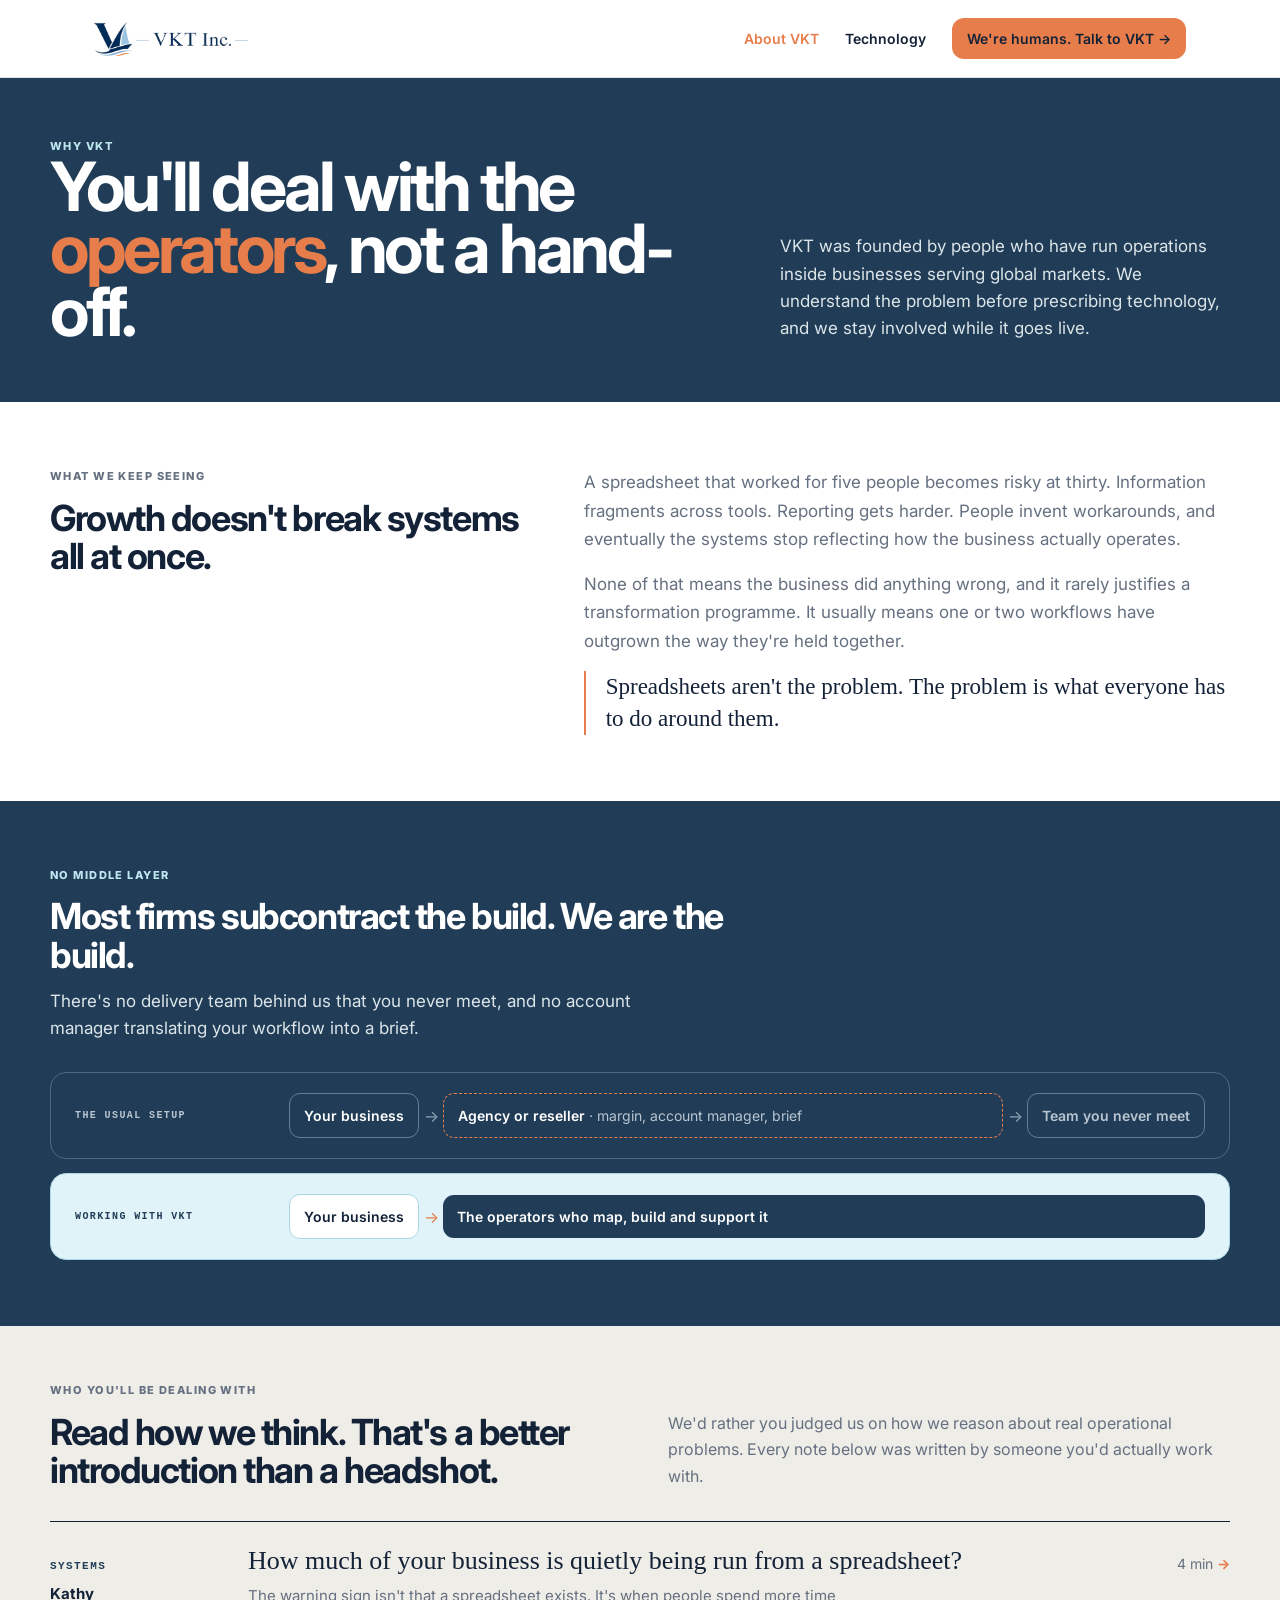
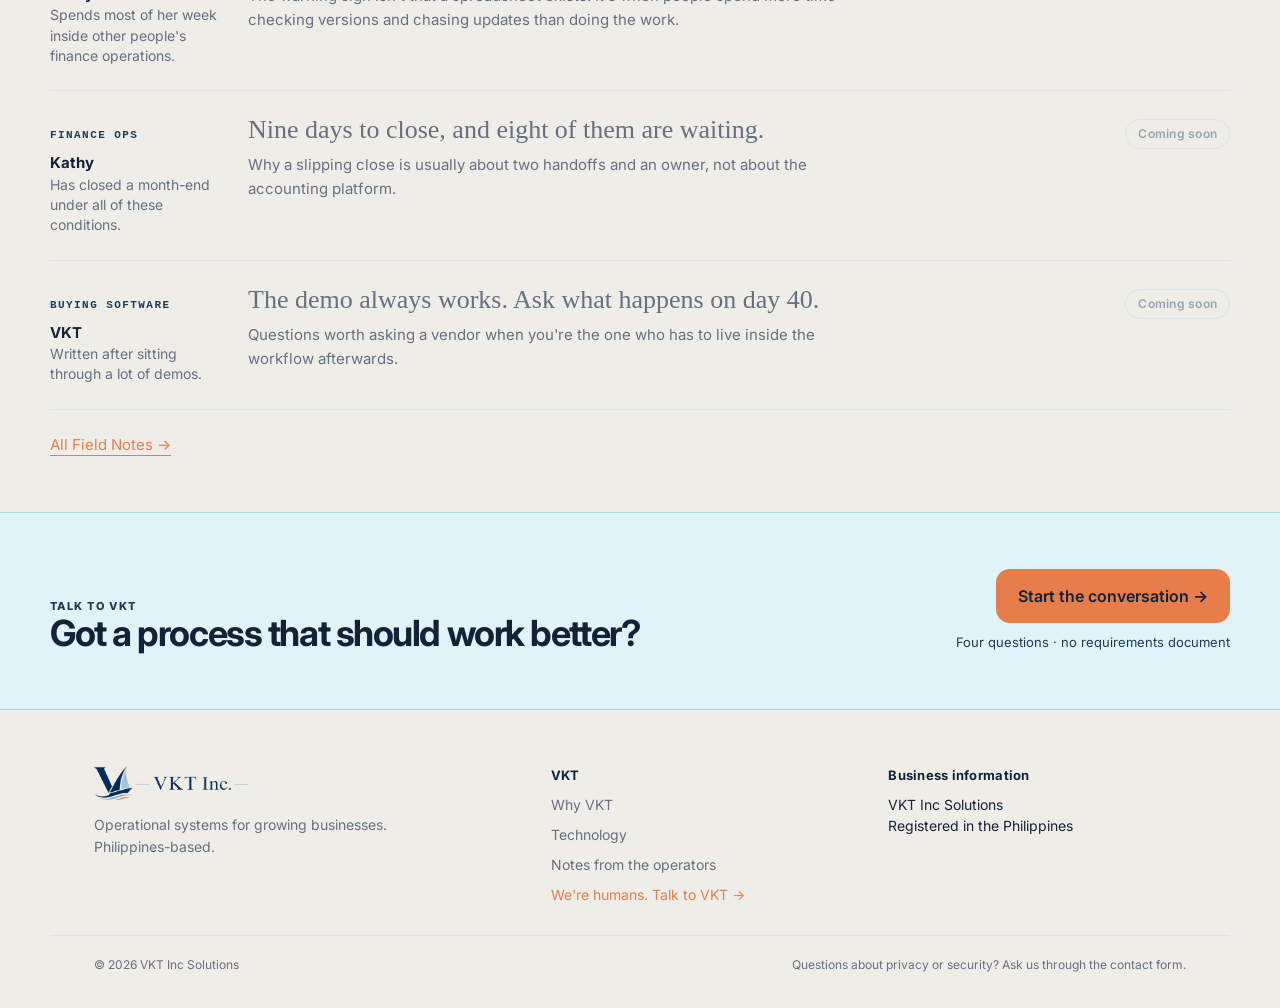
==== commit f3ad9fe5: "Simplify nav, trim footer, fix section centering and add coming-soon states - Nav across all pages (" ====
--- a/about.html
+++ b/about.html
@@ -16,10 +16,8 @@
   <div class="container">
     <a href="index.html" aria-label="VKT Inc. home"><img src="assets/vkt-logo-nav.png" alt="VKT Inc." class="nav-logo"></a>
     <nav class="nav-links">
-      <a href="index.html#what-we-do" class="active">What we do</a>
+      <a href="about.html" class="active">About VKT</a>
       <a href="anydb.html">Technology</a>
-      <a href="index.html#how-we-work">How we work</a>
-      <a href="field-notes.html">Field Notes</a>
       <a href="talk-to-us.html" class="nav-cta">We're humans. Talk to VKT →</a>
     </nav>
     <button class="nav-toggle" aria-label="Menu" aria-expanded="false"><i></i><i></i></button>
@@ -102,7 +100,7 @@
         </div>
         <span style="font-size:14px;color:var(--muted);text-align:right">4 min <b style="color:var(--orange)">→</b></span>
       </a>
-      <a href="field-notes.html" class="about-note-row">
+      <div class="about-note-row coming-soon">
         <div>
           <span class="kicker" style="color:var(--navy-deep)">FINANCE OPS</span>
           <strong style="display:block;margin-top:8px;font-size:15px;color:var(--navy)">Kathy</strong>
@@ -112,9 +110,9 @@
           <h3 class="serif" style="font-size:26px;line-height:1.15">Nine days to close, and eight of them are waiting.</h3>
           <p style="margin-top:8px;font-size:15px;line-height:1.6;color:var(--muted);max-width:600px">Why a slipping close is usually about two handoffs and an owner, not about the accounting platform.</p>
         </div>
-        <span style="font-size:14px;color:var(--muted);text-align:right">4 min <b style="color:var(--orange)">→</b></span>
-      </a>
-      <a href="field-notes.html" class="about-note-row">
+        <span class="coming-soon-badge">Coming soon</span>
+      </div>
+      <div class="about-note-row coming-soon">
         <div>
           <span class="kicker" style="color:var(--navy-deep)">BUYING SOFTWARE</span>
           <strong style="display:block;margin-top:8px;font-size:15px;color:var(--navy)">VKT</strong>
@@ -124,14 +122,14 @@
           <h3 class="serif" style="font-size:26px;line-height:1.15">The demo always works. Ask what happens on day 40.</h3>
           <p style="margin-top:8px;font-size:15px;line-height:1.6;color:var(--muted);max-width:600px">Questions worth asking a vendor when you're the one who has to live inside the workflow afterwards.</p>
         </div>
-        <span style="font-size:14px;color:var(--muted);text-align:right">6 min <b style="color:var(--orange)">→</b></span>
-      </a>
+        <span class="coming-soon-badge">Coming soon</span>
+      </div>
     </div>
     <a href="field-notes.html" class="link-cta" style="display:inline-block;margin-top:24px">All Field Notes →</a>
   </div>
 </section>
 
-<div class="cta-band">
+<div class="cta-band-outer"><div class="cta-band">
   <div>
     <div class="eyebrow on-ice">Talk to VKT</div>
     <h2 class="fh2-md" style="color:var(--navy);max-width:600px">Got a process that should work better?</h2>
@@ -140,7 +138,7 @@
     <a href="talk-to-us.html" class="btn">Start the conversation →</a>
     <span>Four questions · no requirements document</span>
   </div>
-</div>
+</div></div>
 
 <footer class="site-footer">
   <div class="footer-links">
@@ -156,13 +154,6 @@
       <a href="talk-to-us.html" class="cta">We're humans. Talk to VKT →</a>
     </div>
     <div class="footer-col">
-      <strong>Trust &amp; legal</strong>
-      <a href="#">Security</a>
-      <a href="#">Privacy policy</a>
-      <a href="#">Data handling</a>
-      <a href="#">Terms</a>
-    </div>
-    <div class="footer-col">
       <strong>Business information</strong>
       <span>VKT Inc Solutions<br>Registered in the Philippines</span>
     </div>
--- a/css/style.css
+++ b/css/style.css
@@ -327,29 +327,43 @@
 
 /* ===== About: field-note teaser rows ===== */
 .about-note-row{ display: grid; grid-template-columns: 170px 1fr 120px; gap: 28px; align-items: baseline; padding: 24px 0; border-bottom: 1px solid var(--line); text-decoration: none; color: inherit; }
+.about-note-row.coming-soon{ cursor: default; }
+.about-note-row.coming-soon:hover{ background: none; }
+.about-note-row.coming-soon h3{ color: var(--muted); }
+.about-note-row .coming-soon-badge{ justify-self: end; }
 .about-note-row:hover{ background: var(--paper); }
 
-/* ===== CTA bands ===== */
-.cta-band{ background: var(--ice); border-top: 1px solid var(--ice-border); border-bottom: 1px solid var(--ice-border); padding: var(--pad-sm) var(--gutter); display: flex; gap: 48px; align-items: end; justify-content: space-between; flex-wrap: wrap; }
+/* ===== CTA bands =====
+   Outer element carries the full-bleed color/border/padding; inner element
+   caps content at var(--max) and centers it, so wide screens don't get an
+   unconstrained edge-to-edge row while every other section stays centered. */
+.cta-band-outer{ background: var(--ice); border-top: 1px solid var(--ice-border); border-bottom: 1px solid var(--ice-border); padding: var(--pad-sm) var(--gutter); }
+.cta-band{ max-width: var(--max); margin: 0 auto; display: flex; gap: 48px; align-items: end; justify-content: space-between; flex-wrap: wrap; }
 .cta-band h2{ line-height: 1.05; letter-spacing: -.04em; max-width: 620px; }
 .cta-band p{ margin-top: 14px; color: var(--navy-deep); max-width: 540px; font-size: 16px; }
 .cta-band-actions{ display: flex; flex-direction: column; gap: 10px; align-items: flex-end; }
 .cta-band-actions span{ font-size: 13px; color: var(--navy-deep); }
 
-.cta-band-navy{ background: var(--navy-deep); color: #fff; padding: var(--pad-sm) var(--gutter); display: flex; gap: 44px; align-items: end; justify-content: space-between; flex-wrap: wrap; }
+.cta-band-navy-outer{ background: var(--navy-deep); padding: var(--pad-sm) var(--gutter); }
+.cta-band-navy{ max-width: var(--max); margin: 0 auto; color: #fff; display: flex; gap: 44px; align-items: end; justify-content: space-between; flex-wrap: wrap; }
 .cta-band-navy h2{ line-height: 1.07; letter-spacing: -.035em; max-width: 620px; color: #fff; }
 .cta-band-navy p{ margin-top: 12px; color: var(--muted-on-navy); font-size: 16px; max-width: 540px; }
 
-/* ===== Footer (one version, every page) ===== */
+/* ===== Ribbon (AnyDB "landed here from AnyDB?") ===== */
+.ribbon-outer{ background: var(--ice); border-bottom: 1px solid var(--ice-border); padding: 16px var(--gutter); }
+.ribbon{ max-width: var(--max); margin: 0 auto; display: flex; gap: 20px; align-items: center; justify-content: space-between; flex-wrap: wrap; }
+.ribbon span{ font-size: 15px; font-weight: 600; color: var(--navy-deep); }
+
+/* ===== Footer (one version, every page; 3 columns — trust/legal column removed for now) ===== */
 .site-footer{ background: var(--cream); }
-.footer-links{ padding: var(--pad-sm) var(--gutter) 30px; display: grid; grid-template-columns: 1.4fr 1fr 1fr 1fr; gap: 40px; }
+.footer-links{ max-width: var(--max); margin: 0 auto; padding: var(--pad-sm) var(--gutter) 30px; display: grid; grid-template-columns: 1.4fr 1fr 1fr; gap: 40px; }
 .footer-brand p{ margin-top: 14px; font-size: 14px; color: var(--muted); line-height: 1.6; }
 .footer-col{ display: flex; flex-direction: column; gap: 9px; font-size: 14px; }
 .footer-col strong{ font-size: 13px; letter-spacing: .02em; }
 .footer-col a{ color: var(--muted); text-decoration: none; }
 .footer-col a:hover{ color: var(--orange); }
 .footer-col a.cta{ color: var(--orange); }
-.footer-bottom{ padding: 20px var(--gutter) 34px; border-top: 1px solid var(--line); display: flex; justify-content: space-between; gap: 24px; font-size: 12px; color: var(--muted); flex-wrap: wrap; }
+.footer-bottom{ max-width: var(--max); margin: 0 auto; padding: 20px var(--gutter) 34px; border-top: 1px solid var(--line); display: flex; justify-content: space-between; gap: 24px; font-size: 12px; color: var(--muted); flex-wrap: wrap; }
 
 /* ===== FAQ accordion ===== */
 .faq{ display: flex; flex-direction: column; border-top: 1px solid var(--navy); }
@@ -431,7 +445,7 @@
 .carousel-dots .swipe-hint{ width: auto; height: auto; background: none; margin-left: 8px; font-size: 12px; color: var(--muted); }
 
 /* ===== Talk to Us — form ===== */
-.form-grid{ display: grid; grid-template-columns: 1.15fr .85fr; gap: 0; align-items: stretch; }
+.form-grid{ max-width: var(--max); margin: 0 auto; display: grid; grid-template-columns: 1.15fr .85fr; gap: 0; align-items: stretch; }
 .form-col{ padding: var(--pad-sm) var(--gutter) var(--pad-md); }
 .questions{ display: flex; flex-direction: column; gap: 30px; margin-top: 26px; }
 .question{ display: grid; grid-template-columns: 30px 1fr; gap: 16px; }
@@ -464,7 +478,7 @@
 
 /* ===== Talk to Us — sent / failed states ===== */
 .state-panel[hidden]{ display: none; }
-.sent-grid{ display: grid; grid-template-columns: 1.15fr .85fr; gap: 56px; align-items: start; padding: var(--pad-lg) var(--gutter) var(--pad-md); }
+.sent-grid{ max-width: var(--max); margin: 0 auto; display: grid; grid-template-columns: 1.15fr .85fr; gap: 56px; align-items: start; padding: var(--pad-lg) var(--gutter) var(--pad-md); }
 .sent-head{ display: flex; align-items: center; gap: 12px; }
 .sent-head span{ font: 700 11px var(--font-mono); letter-spacing: .13em; color: var(--muted); }
 .sent-lede{ margin: 20px 0 0; font-size: 19px; line-height: 1.55; color: var(--muted); max-width: 540px; }
@@ -487,7 +501,8 @@
 .next-cards p{ margin-top: 8px; font-size: 15px; line-height: 1.55; color: var(--muted); }
 .next-cards > div.highlight p{ color: var(--ice-text-dim); }
 
-.fail-panel{ margin: var(--pad-sm) var(--gutter); border: 1px solid var(--orange); border-radius: 18px; overflow: hidden; }
+.fail-panel-outer{ padding: var(--pad-sm) var(--gutter); }
+.fail-panel{ max-width: var(--max); margin: 0 auto; border: 1px solid var(--orange); border-radius: 18px; overflow: hidden; }
 .fail-header{ background: var(--orange-tint); border-bottom: 1px dashed var(--orange); padding: 22px 24px; display: flex; gap: 14px; align-items: flex-start; }
 .fail-header strong{ font-size: 20px; letter-spacing: -.02em; }
 .fail-header p{ margin: 8px 0 0; font-size: 16px; line-height: 1.6; color: var(--muted); max-width: 620px; }
@@ -495,7 +510,8 @@
 .fail-fields{ display: flex; flex-direction: column; gap: 12px; margin-top: 14px; }
 
 /* ===== Field Notes ===== */
-.featured-note{ display: grid; grid-template-columns: 1.1fr .9fr; gap: 52px; padding: 44px var(--gutter); align-items: center; border-bottom: 1px solid var(--line); }
+.featured-note-outer{ border-bottom: 1px solid var(--line); }
+.featured-note{ max-width: var(--max); margin: 0 auto; display: grid; grid-template-columns: 1.1fr .9fr; gap: 52px; padding: 44px var(--gutter); align-items: center; }
 .featured-note h2{ margin-top: 16px; letter-spacing: -.012em; }
 .featured-quote{ font-style: italic; margin: 0; font-size: clamp(19px, calc(19px + 7 * ((100vw - 390px) / 790)), 26px); line-height: 1.35; color: var(--navy); padding-left: 24px; border-left: 2px solid var(--orange); }
 .featured-byline{ display: flex; gap: 14px; align-items: center; margin-top: 18px; font-size: 14px; color: var(--muted); }
@@ -507,16 +523,21 @@
 .note-row h3{ font-size: clamp(20px, calc(20px + 5 * ((100vw - 390px) / 790)), 25px); line-height: 1.2; }
 .note-row .meta{ font-size: 14px; color: var(--muted); white-space: nowrap; }
 .note-row .meta b{ color: var(--orange); }
+.note-row.coming-soon{ cursor: default; }
+.note-row.coming-soon:hover{ background: none; }
+.note-row.coming-soon h3{ color: var(--muted); }
+.coming-soon-badge{ font-size: 12px; font-weight: 600; letter-spacing: .02em; color: var(--muted2); border: 1px solid var(--line); border-radius: 20px; padding: 5px 12px; white-space: nowrap; }
 
 /* single note article */
 .article-nav{ display: flex; align-items: center; gap: 24px; padding: 18px var(--gutter); border-bottom: 1px solid var(--line); }
 .article-nav .actions{ display: flex; align-items: center; gap: 20px; margin-left: auto; font-size: 13px; font-weight: 600; }
-.article-back{ padding: 12px var(--gutter); border-bottom: 1px solid var(--line); font-size: 14px; font-weight: 600; }
-.article-header{ padding: var(--pad-md) var(--gutter) 20px; }
+.article-back-outer{ border-bottom: 1px solid var(--line); }
+.article-back{ max-width: var(--max); margin: 0 auto; padding: 12px var(--gutter); font-size: 14px; font-weight: 600; }
+.article-header{ max-width: 820px; margin: 0 auto; padding: var(--pad-md) var(--gutter) 20px; }
 .article-header h1{ margin-top: 16px; letter-spacing: -.012em; }
 .article-byline{ display: flex; gap: 14px; align-items: center; margin-top: 16px; font-size: 14px; color: var(--muted); }
 .article-byline strong{ color: var(--navy); }
-.article-body{ padding: 8px var(--gutter) 40px; max-width: 820px; }
+.article-body{ max-width: 820px; margin: 0 auto; padding: 8px var(--gutter) 40px; }
 .article-body p{ font-size: 17px; line-height: 1.68; color: var(--muted); margin: 16px 0; }
 .article-body p.lede{ font-size: 19px; color: var(--navy); }
 .article-body .pull{ font-style: italic; font-size: clamp(20px, calc(20px + 6 * ((100vw - 390px) / 790)), 26px); line-height: 1.32; margin: 26px 0; padding-left: 20px; border-left: 2px solid var(--orange); }
@@ -534,9 +555,10 @@
 .article-signoff{ margin: 30px 0 0; background: var(--ice); border: 1px solid var(--ice-border); border-radius: 16px; padding: 20px 22px; font-family: var(--font-serif); line-height: 1.6; font-size: 16px; color: var(--navy); }
 .article-signoff strong{ font-family: var(--font-sans); font-weight: 600; }
 .article-signoff a{ font-family: var(--font-sans); font-size: 15px; text-decoration: underline; text-underline-offset: 4px; }
-.related-notes{ padding: 0 var(--gutter) 44px; max-width: 820px; }
-.related-note{ padding: 18px 0; border-bottom: 1px solid var(--line); }
+.related-notes{ max-width: 820px; margin: 0 auto; padding: 0 var(--gutter) 44px; }
+.related-note{ padding: 18px 0; border-bottom: 1px solid var(--line); display: flex; justify-content: space-between; align-items: flex-start; gap: 20px; }
 .related-note h3{ font-size: 23px; line-height: 1.2; margin-top: 8px; }
+.related-note .coming-soon-badge{ flex: none; margin-top: 8px; }
 
 /* ===== Responsive: nav collapses at the same 900px breakpoint as content grids.
    (Previously 760px, separate from the 900px content breakpoint — the gap between
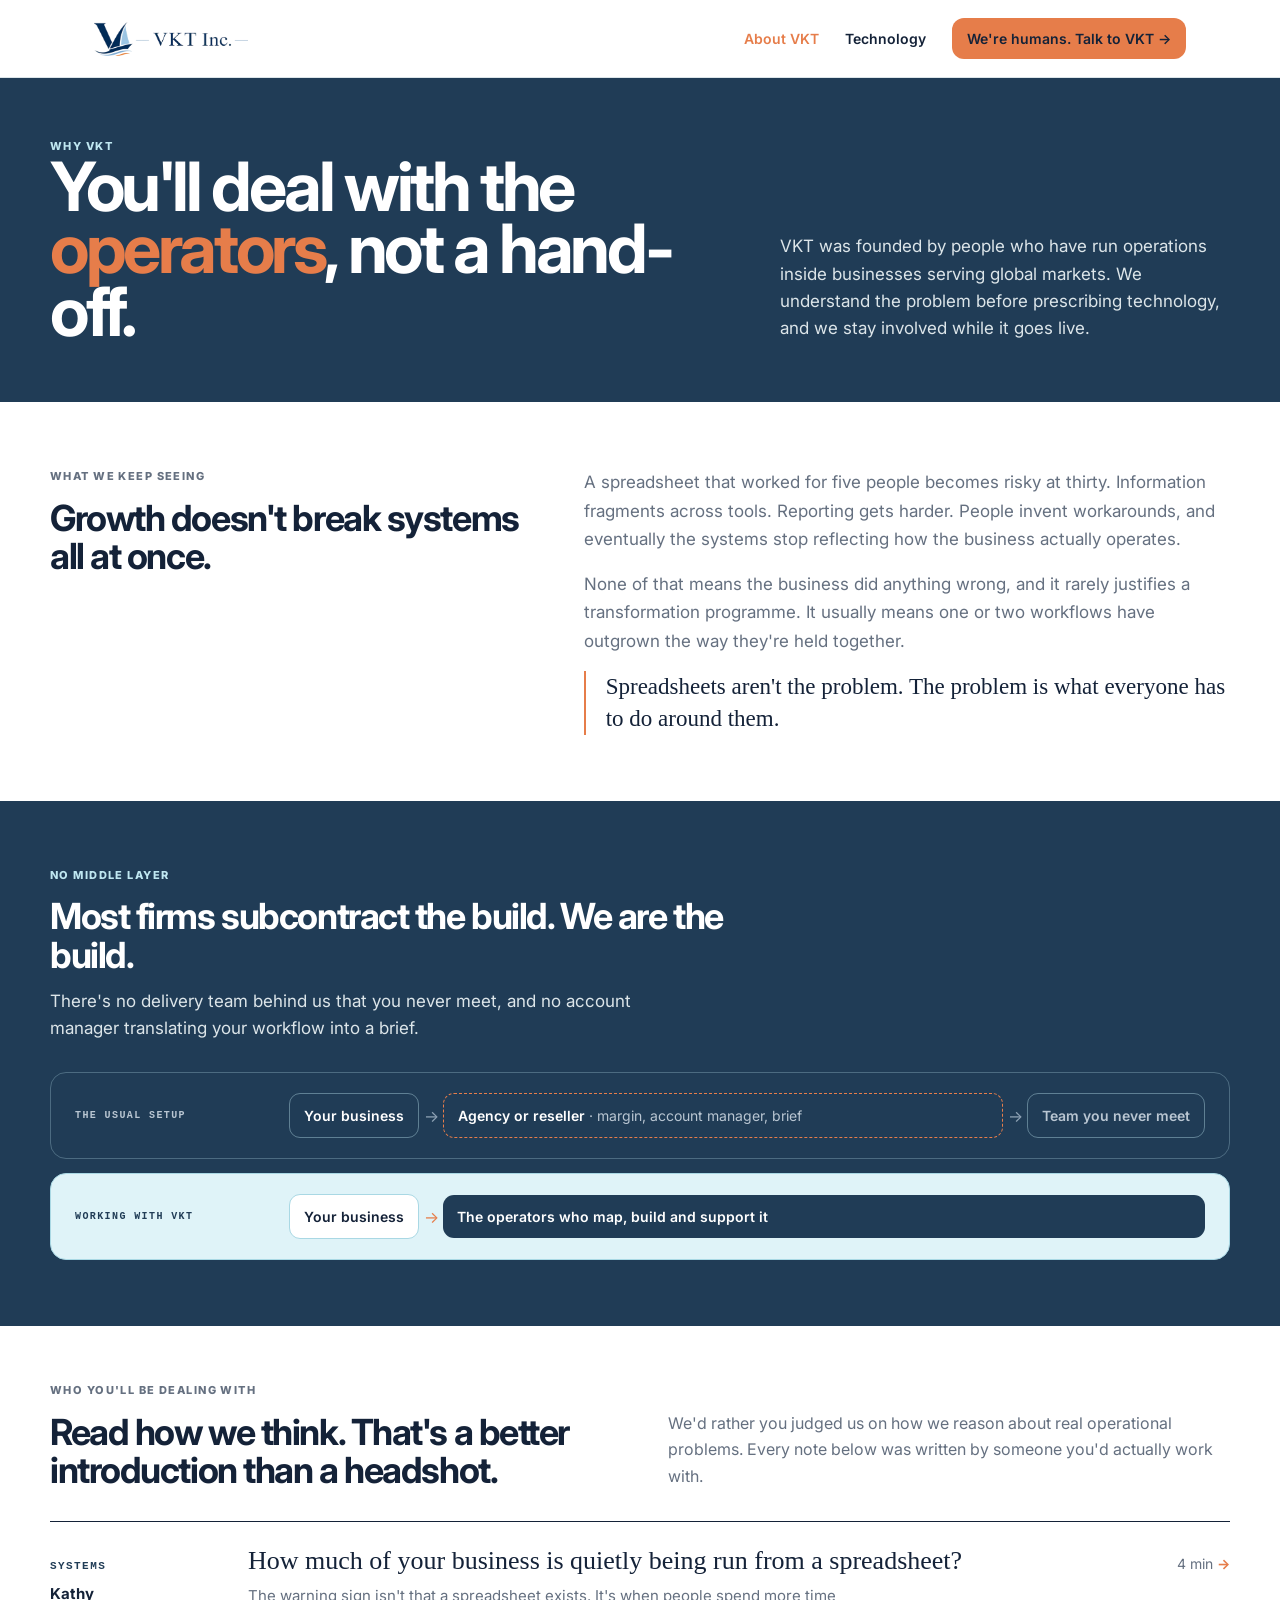
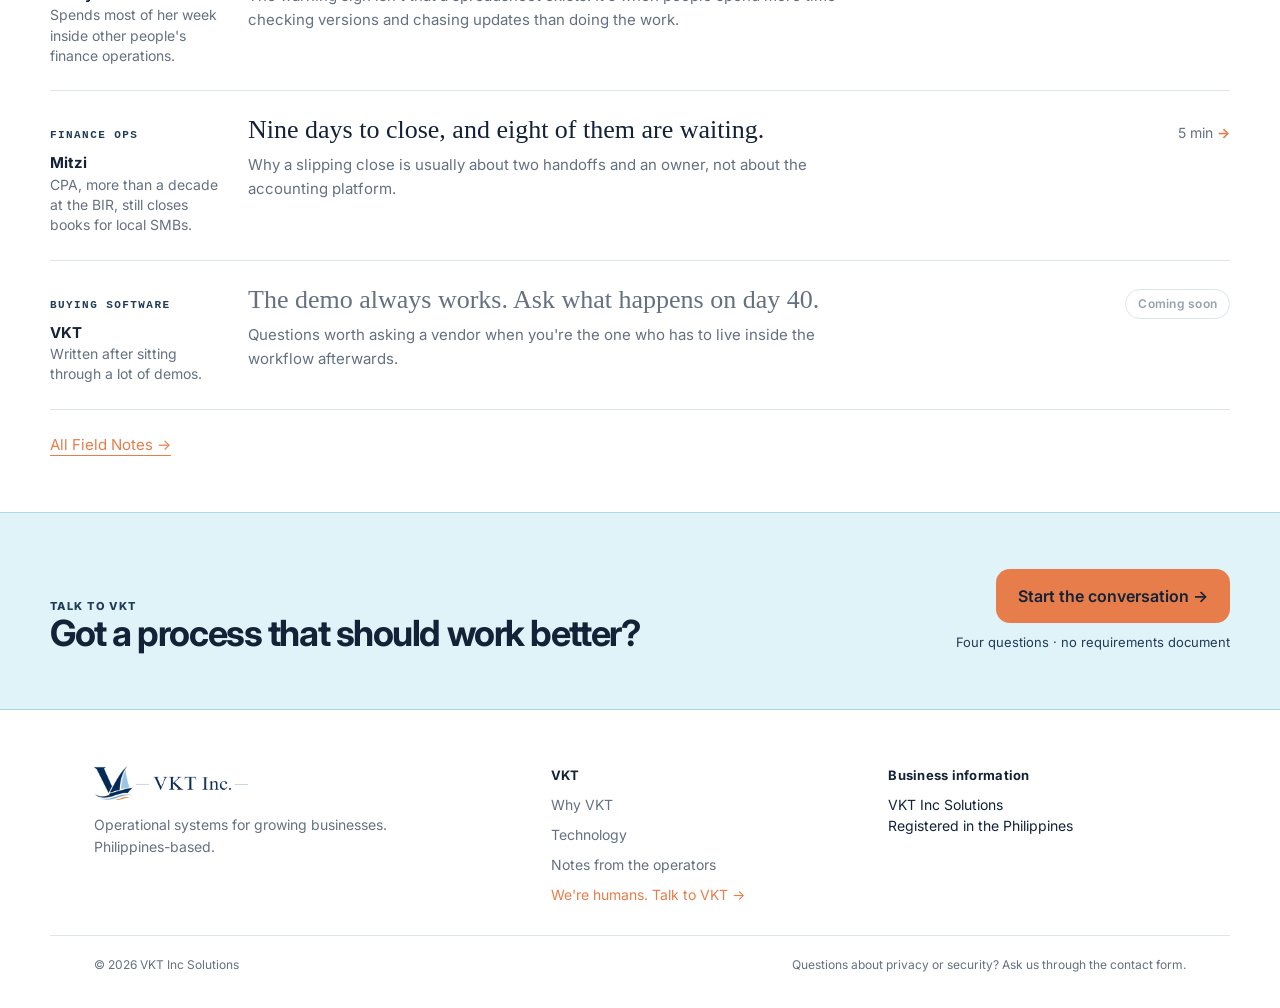
==== commit 7ee58e4c: "Fix off-white background, expand form, add Mitzi's field note, wire form to Formspree - The site bac" ====
--- a/about.html
+++ b/about.html
@@ -100,18 +100,18 @@
         </div>
         <span style="font-size:14px;color:var(--muted);text-align:right">4 min <b style="color:var(--orange)">→</b></span>
       </a>
-      <div class="about-note-row coming-soon">
+      <a href="field-notes/month-end-close.html" class="about-note-row">
         <div>
           <span class="kicker" style="color:var(--navy-deep)">FINANCE OPS</span>
-          <strong style="display:block;margin-top:8px;font-size:15px;color:var(--navy)">Kathy</strong>
-          <span style="display:block;font-size:14px;color:var(--muted);line-height:1.45">Has closed a month-end under all of these conditions.</span>
+          <strong style="display:block;margin-top:8px;font-size:15px;color:var(--navy)">Mitzi</strong>
+          <span style="display:block;font-size:14px;color:var(--muted);line-height:1.45">CPA, more than a decade at the BIR, still closes books for local SMBs.</span>
         </div>
         <div>
           <h3 class="serif" style="font-size:26px;line-height:1.15">Nine days to close, and eight of them are waiting.</h3>
           <p style="margin-top:8px;font-size:15px;line-height:1.6;color:var(--muted);max-width:600px">Why a slipping close is usually about two handoffs and an owner, not about the accounting platform.</p>
         </div>
-        <span class="coming-soon-badge">Coming soon</span>
-      </div>
+        <span style="font-size:14px;color:var(--muted);text-align:right">5 min <b style="color:var(--orange)">→</b></span>
+      </a>
       <div class="about-note-row coming-soon">
         <div>
           <span class="kicker" style="color:var(--navy-deep)">BUYING SOFTWARE</span>
--- a/css/style.css
+++ b/css/style.css
@@ -11,7 +11,7 @@
   --ice-border: #A9D8E4;
   --ice-text: #BFE7F1;
   --ice-text-dim: #B9C6D2;
-  --cream: #EFEDE8;
+  --cream: #ffffff;
   --orange: #E67D4A;
   --orange-hover: #D86C39;
   --orange-tint: rgba(230,125,74,.06);
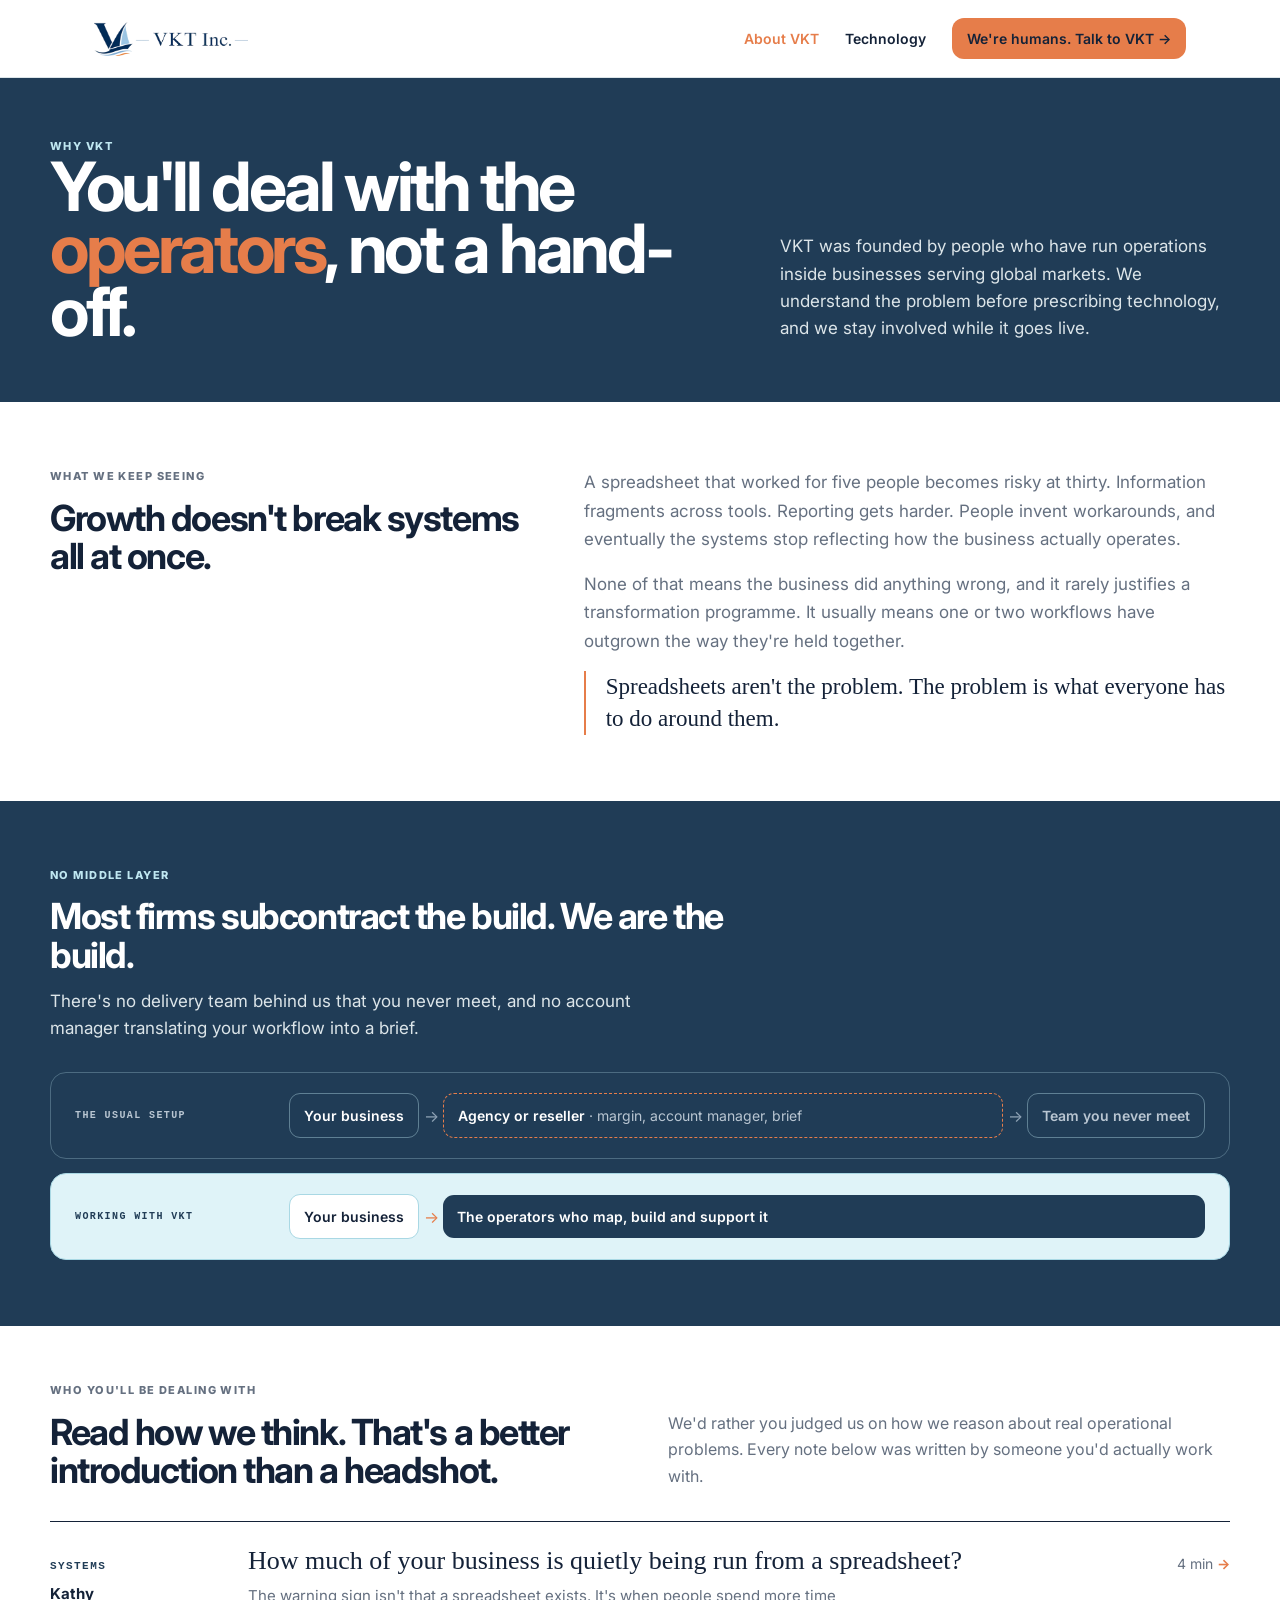
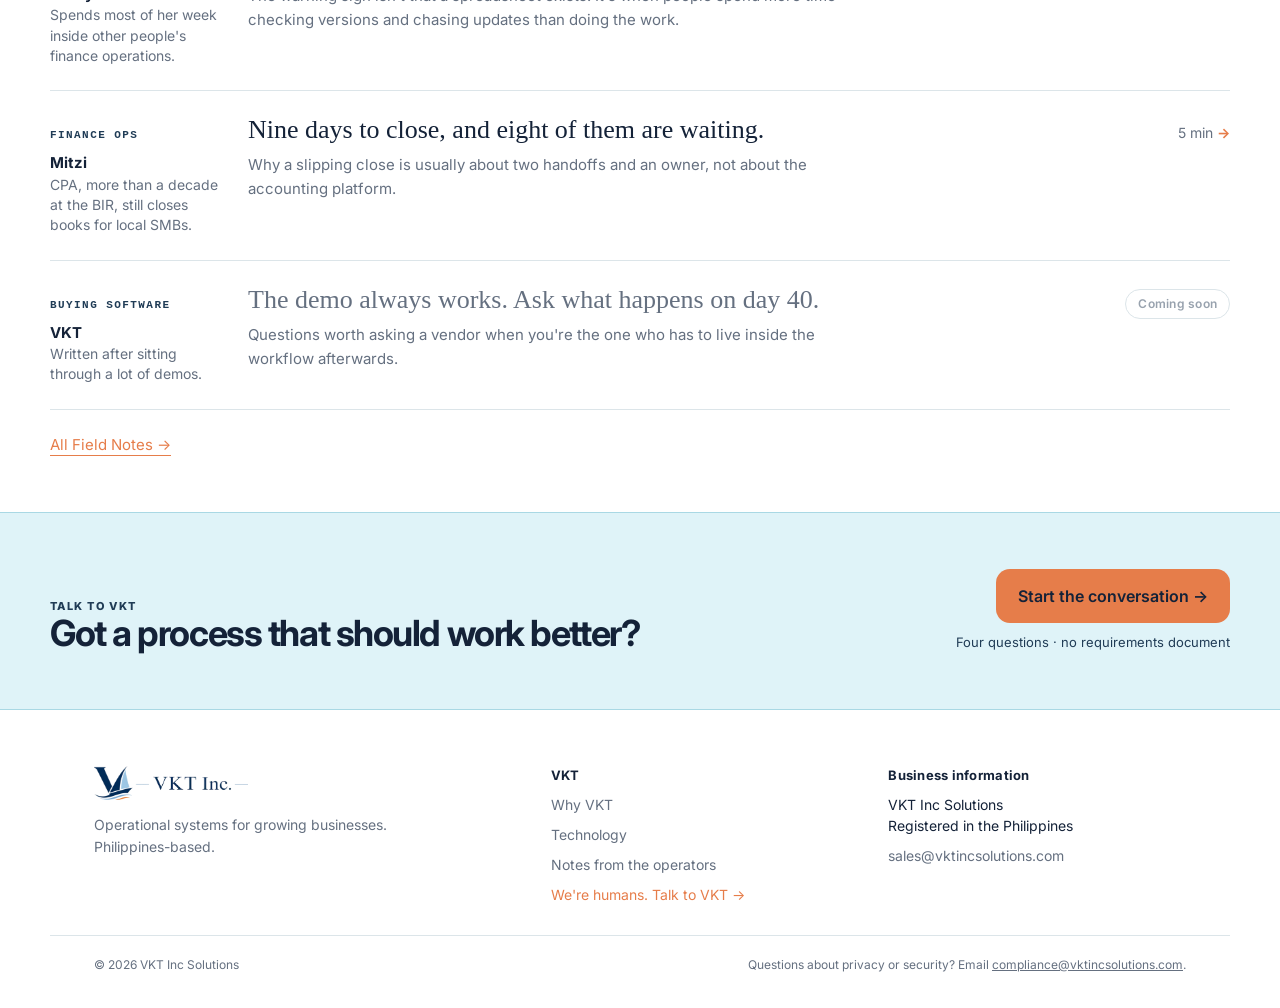
==== commit cf51b909: "Publish compliance/sales emails in footer; shorten field notes to 2 min read Co-Authored-By: Claude " ====
--- a/about.html
+++ b/about.html
@@ -156,11 +156,12 @@
     <div class="footer-col">
       <strong>Business information</strong>
       <span>VKT Inc Solutions<br>Registered in the Philippines</span>
+      <a href="mailto:sales@vktincsolutions.com">sales@vktincsolutions.com</a>
     </div>
   </div>
   <div class="footer-bottom">
     <span>© 2026 VKT Inc Solutions</span>
-    <span>Questions about privacy or security? Ask us through the contact form.</span>
+    <span>Questions about privacy or security? Email <a href="mailto:compliance@vktincsolutions.com">compliance@vktincsolutions.com</a>.</span>
   </div>
 </footer>
 
--- a/css/style.css
+++ b/css/style.css
@@ -364,6 +364,8 @@
 .footer-col a:hover{ color: var(--orange); }
 .footer-col a.cta{ color: var(--orange); }
 .footer-bottom{ max-width: var(--max); margin: 0 auto; padding: 20px var(--gutter) 34px; border-top: 1px solid var(--line); display: flex; justify-content: space-between; gap: 24px; font-size: 12px; color: var(--muted); flex-wrap: wrap; }
+.footer-bottom a{ color: var(--muted); text-decoration: underline; }
+.footer-bottom a:hover{ color: var(--orange); }
 
 /* ===== FAQ accordion ===== */
 .faq{ display: flex; flex-direction: column; border-top: 1px solid var(--navy); }
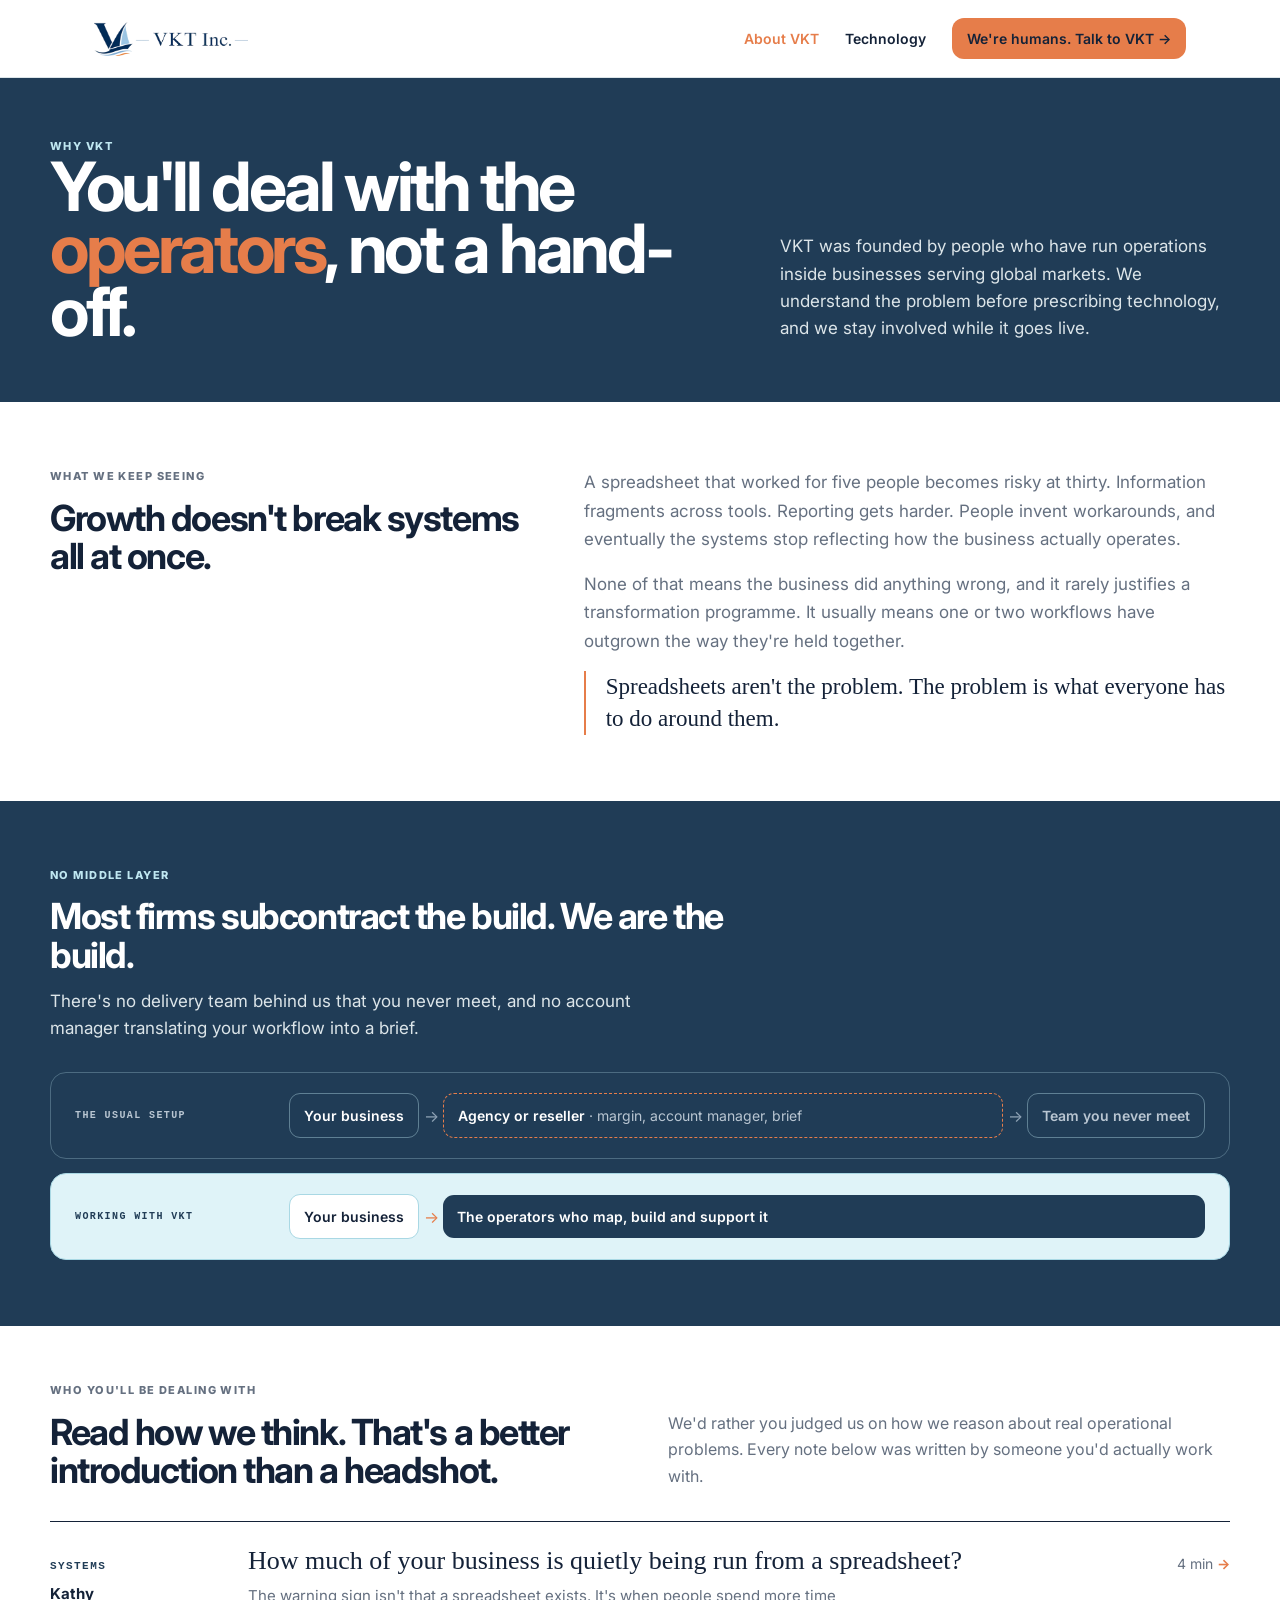
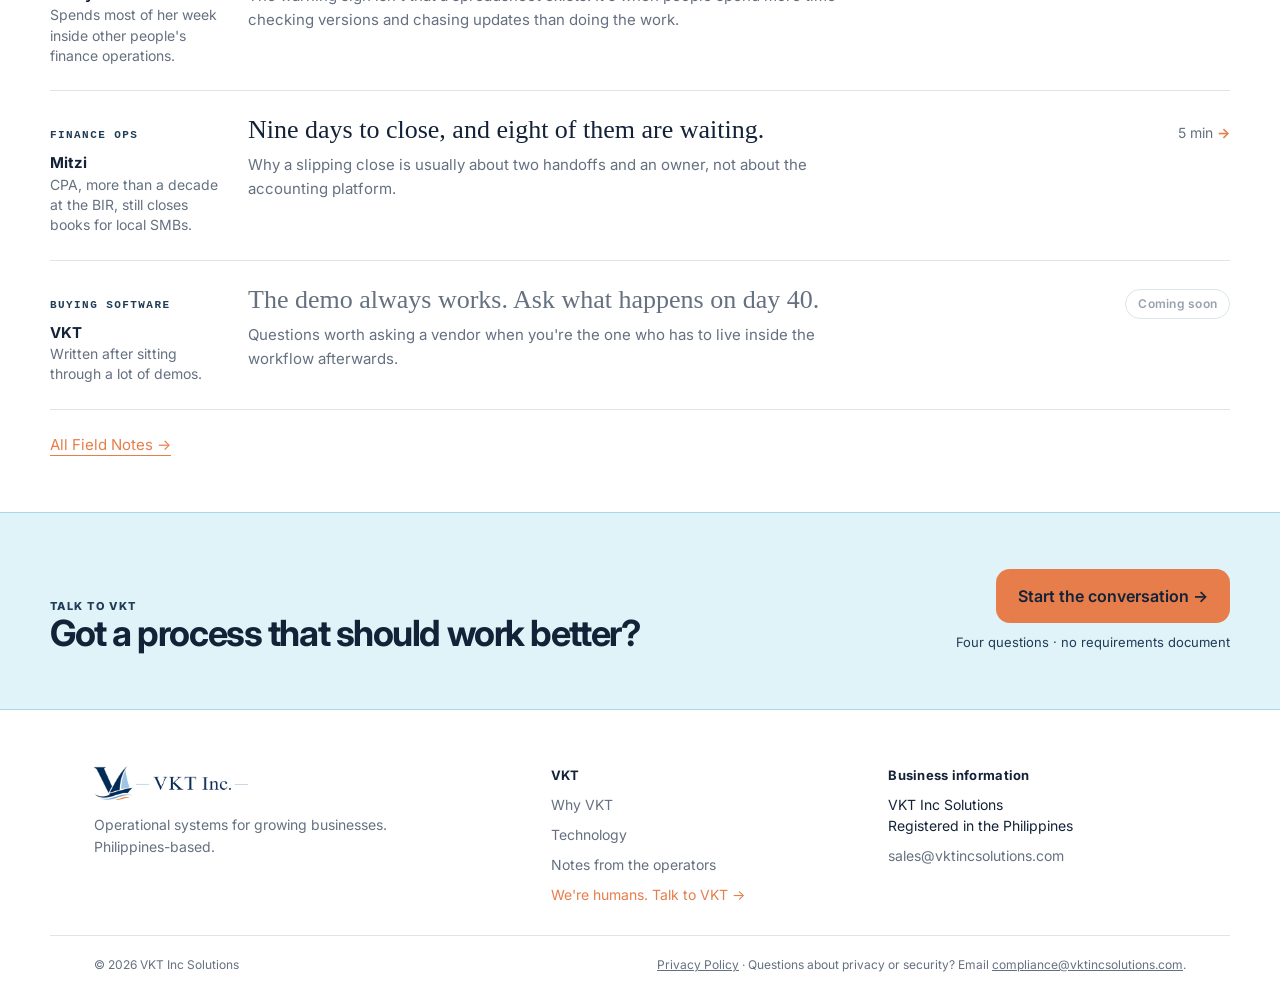
==== commit 6b2b69c4: "Add Privacy Policy page and link it from every footer Draft a generic policy scoped to what this sit" ====
--- a/about.html
+++ b/about.html
@@ -161,7 +161,7 @@
   </div>
   <div class="footer-bottom">
     <span>© 2026 VKT Inc Solutions</span>
-    <span>Questions about privacy or security? Email <a href="mailto:compliance@vktincsolutions.com">compliance@vktincsolutions.com</a>.</span>
+    <span><a href="privacy-policy.html">Privacy Policy</a> · Questions about privacy or security? Email <a href="mailto:compliance@vktincsolutions.com">compliance@vktincsolutions.com</a>.</span>
   </div>
 </footer>
 
--- a/css/style.css
+++ b/css/style.css
@@ -252,6 +252,9 @@
 .hero-light h1{ font-weight: 700; color: var(--navy); max-width: 960px; }
 .hero-light h1 span{ color: var(--orange); }
 .hero-light p{ margin-top: 22px; font-size: clamp(16px, calc(16px + 3 * ((100vw - 390px) / 790)), 19px); line-height: 1.55; color: var(--muted); max-width: 560px; }
+.hero-powered-by{ display: flex; align-items: center; flex-wrap: wrap; gap: 14px 18px; margin-top: 36px; padding-top: 24px; border-top: 1px solid var(--line); max-width: 680px; }
+.hero-powered-by-logo{ height: 22px; width: auto; flex: none; }
+.hero-powered-by p{ margin: 0; font-size: 14px; line-height: 1.5; color: var(--muted); flex: 1 1 220px; max-width: none; }
 
 /* Icon-illustrated gap band (single markup, reflows row -> stack) */
 .gap-cards-wrap{ background: var(--ice); border-top: 1px solid var(--ice-border); border-bottom: 1px solid var(--ice-border); padding: var(--pad-md) var(--gutter); }
@@ -412,10 +415,6 @@
 .obj-system-list span.dim{ background: var(--navy-mid); border: 1px solid rgba(191,231,241,.3); }
 .obj-system-list span.hot{ background: var(--orange); color: var(--navy); font-weight: 700; }
 
-/* ===== AnyDB: use-case chips ===== */
-.usecase-chips{ display: flex; flex-wrap: wrap; gap: 12px; }
-.usecase-chip{ display: flex; align-items: center; gap: 11px; border: 1px solid var(--line); border-radius: 14px; padding: 14px 18px; font-size: 16px; font-weight: 600; }
-
 /* ===== AnyDB: 4-week build grid ===== */
 .build-weeks{ display: grid; grid-template-columns: repeat(4,minmax(0,1fr)); gap: 0; background: #fff; border: 1px solid var(--ice-border); border-radius: 20px; overflow: hidden; }
 .build-weeks > div{ padding: 26px 22px; border-right: 1px solid var(--line); }
@@ -544,6 +543,9 @@
 .article-body p.lede{ font-size: 19px; color: var(--navy); }
 .article-body .pull{ font-style: italic; font-size: clamp(20px, calc(20px + 6 * ((100vw - 390px) / 790)), 26px); line-height: 1.32; margin: 26px 0; padding-left: 20px; border-left: 2px solid var(--orange); }
 .article-body h2{ font-size: 21px; font-weight: 600; line-height: 1.3; margin: 30px 0 10px; color: var(--navy); }
+.article-body ul{ margin: 16px 0; padding-left: 22px; }
+.article-body li{ font-size: 17px; line-height: 1.68; color: var(--muted); margin: 10px 0; }
+.article-body li strong{ color: var(--navy); }
 .article-diagram{ margin: 26px 0; border: 1px solid var(--line); border-radius: 16px; overflow: hidden; }
 .article-diagram-head{ padding: 18px 20px; display: flex; gap: 12px; align-items: center; flex-wrap: wrap; }
 .article-diagram-head span{ font: 700 10px var(--font-mono); letter-spacing: .14em; color: var(--muted); }
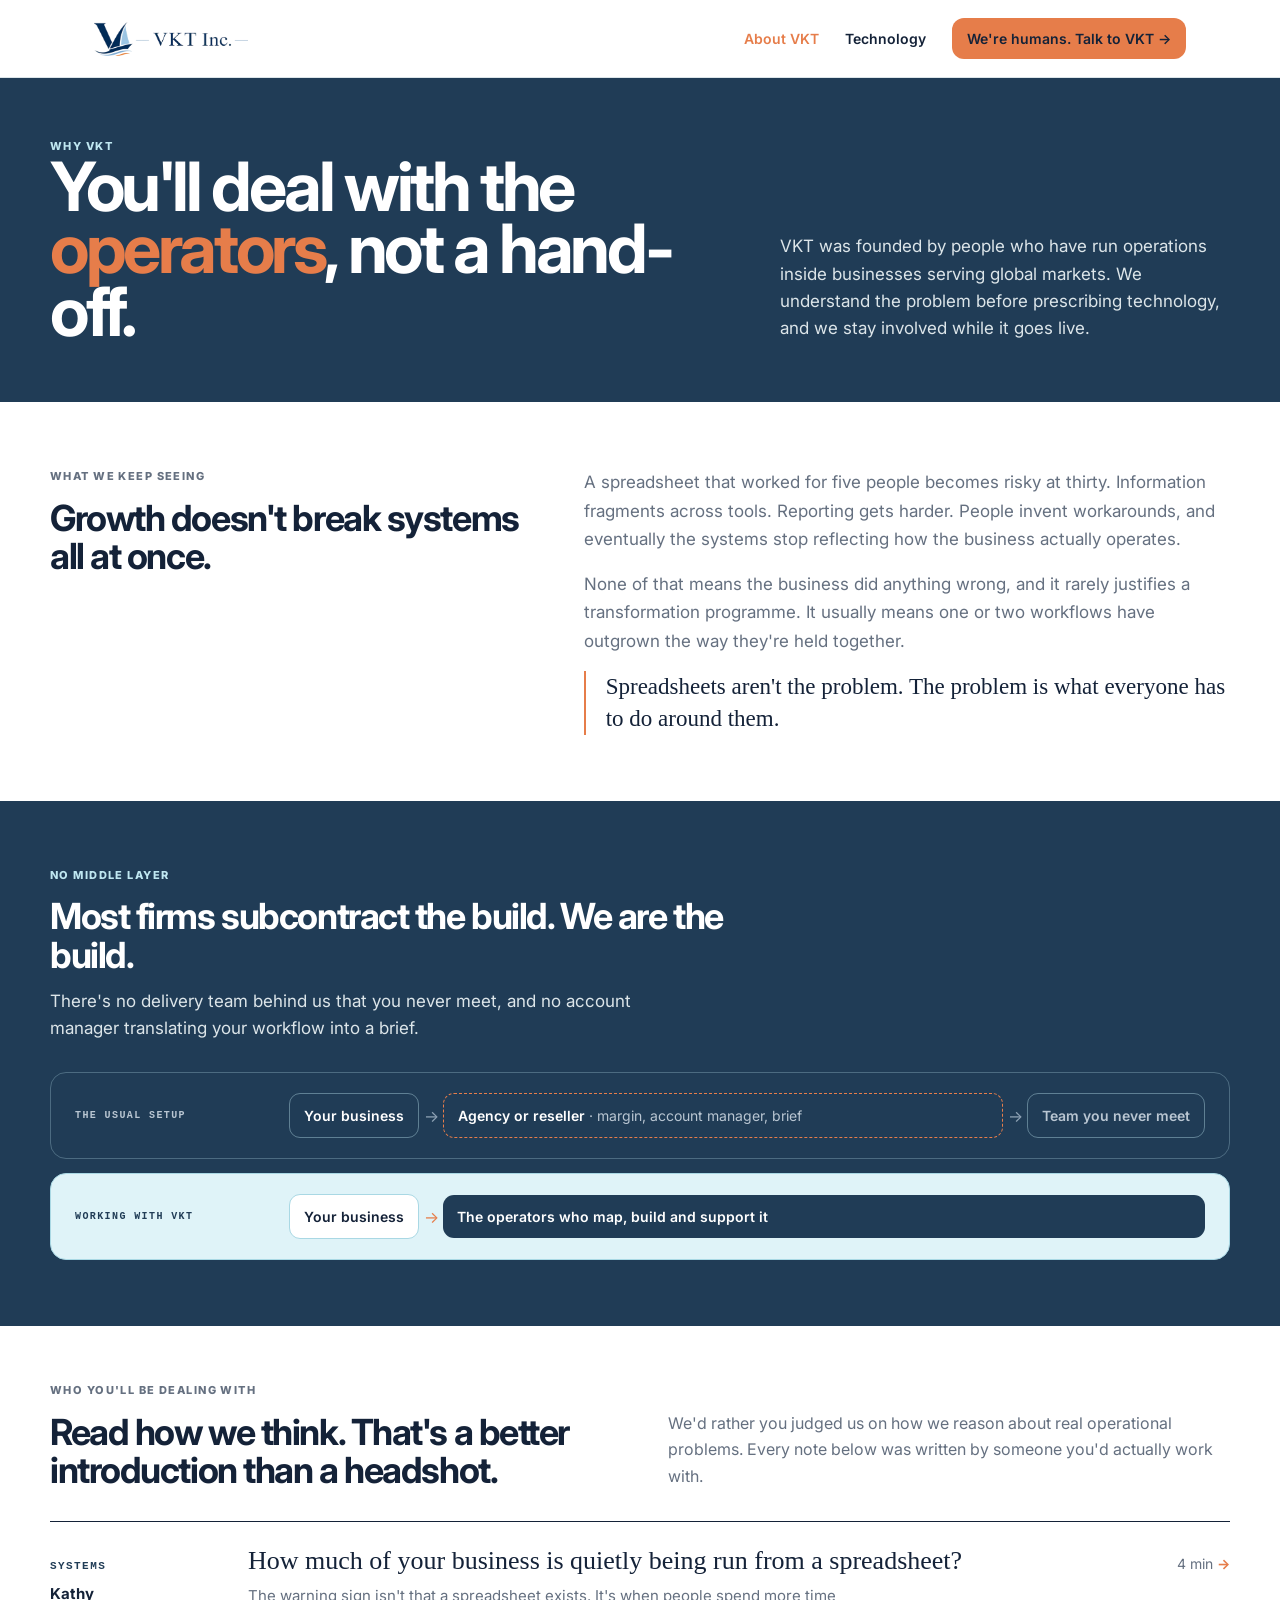
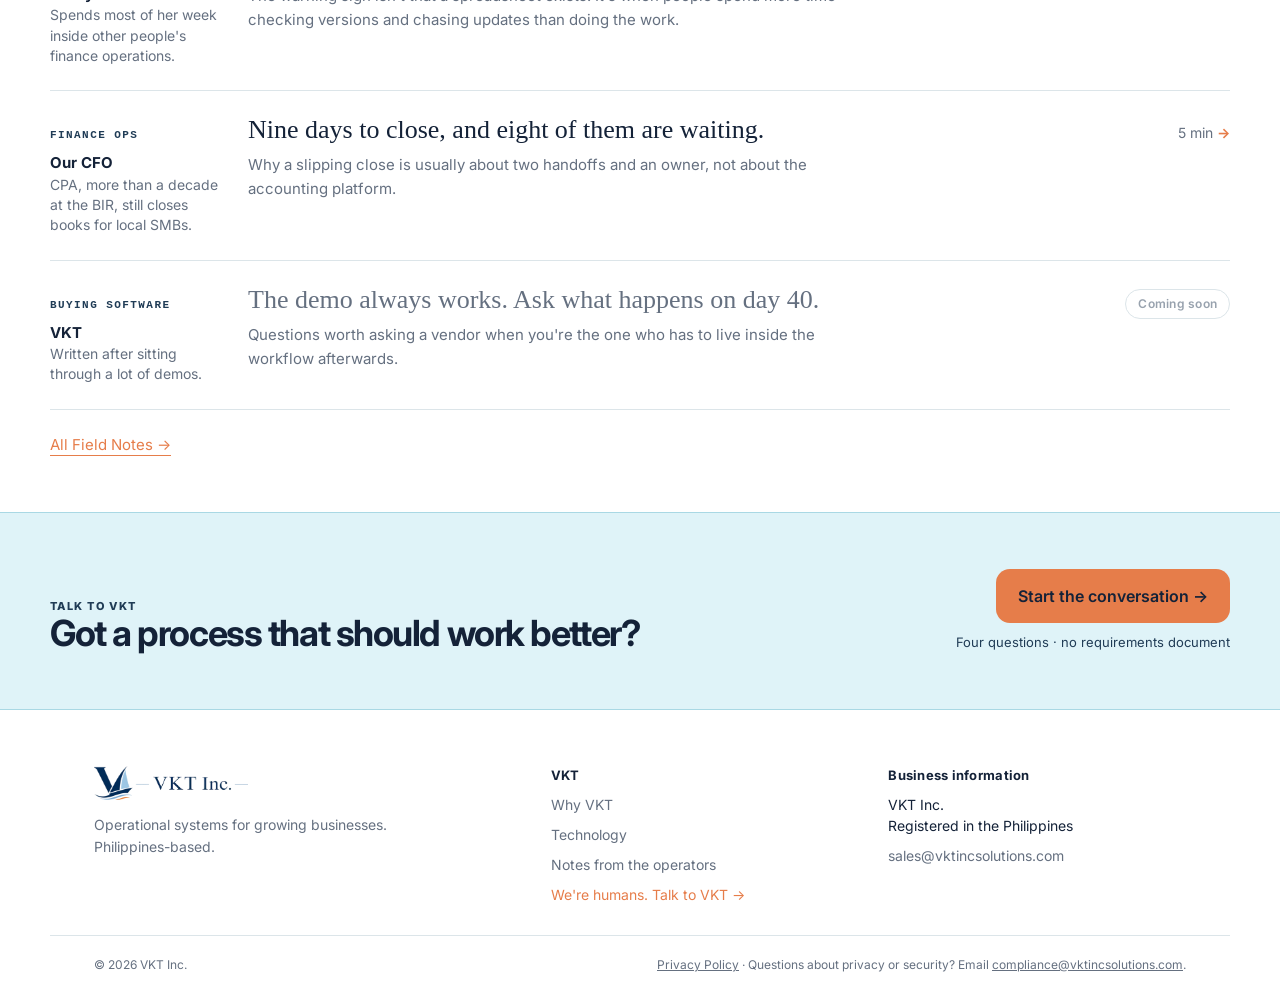
==== commit b8c35d24: "Anonymize CFO byline and standardize brand name to VKT Inc. Replace the "Mitzi" byline/attribution i" ====
--- a/about.html
+++ b/about.html
@@ -103,7 +103,7 @@
       <a href="field-notes/month-end-close.html" class="about-note-row">
         <div>
           <span class="kicker" style="color:var(--navy-deep)">FINANCE OPS</span>
-          <strong style="display:block;margin-top:8px;font-size:15px;color:var(--navy)">Mitzi</strong>
+          <strong style="display:block;margin-top:8px;font-size:15px;color:var(--navy)">Our CFO</strong>
           <span style="display:block;font-size:14px;color:var(--muted);line-height:1.45">CPA, more than a decade at the BIR, still closes books for local SMBs.</span>
         </div>
         <div>
@@ -155,12 +155,12 @@
     </div>
     <div class="footer-col">
       <strong>Business information</strong>
-      <span>VKT Inc Solutions<br>Registered in the Philippines</span>
+      <span>VKT Inc.<br>Registered in the Philippines</span>
       <a href="mailto:sales@vktincsolutions.com">sales@vktincsolutions.com</a>
     </div>
   </div>
   <div class="footer-bottom">
-    <span>© 2026 VKT Inc Solutions</span>
+    <span>© 2026 VKT Inc.</span>
     <span><a href="privacy-policy.html">Privacy Policy</a> · Questions about privacy or security? Email <a href="mailto:compliance@vktincsolutions.com">compliance@vktincsolutions.com</a>.</span>
   </div>
 </footer>
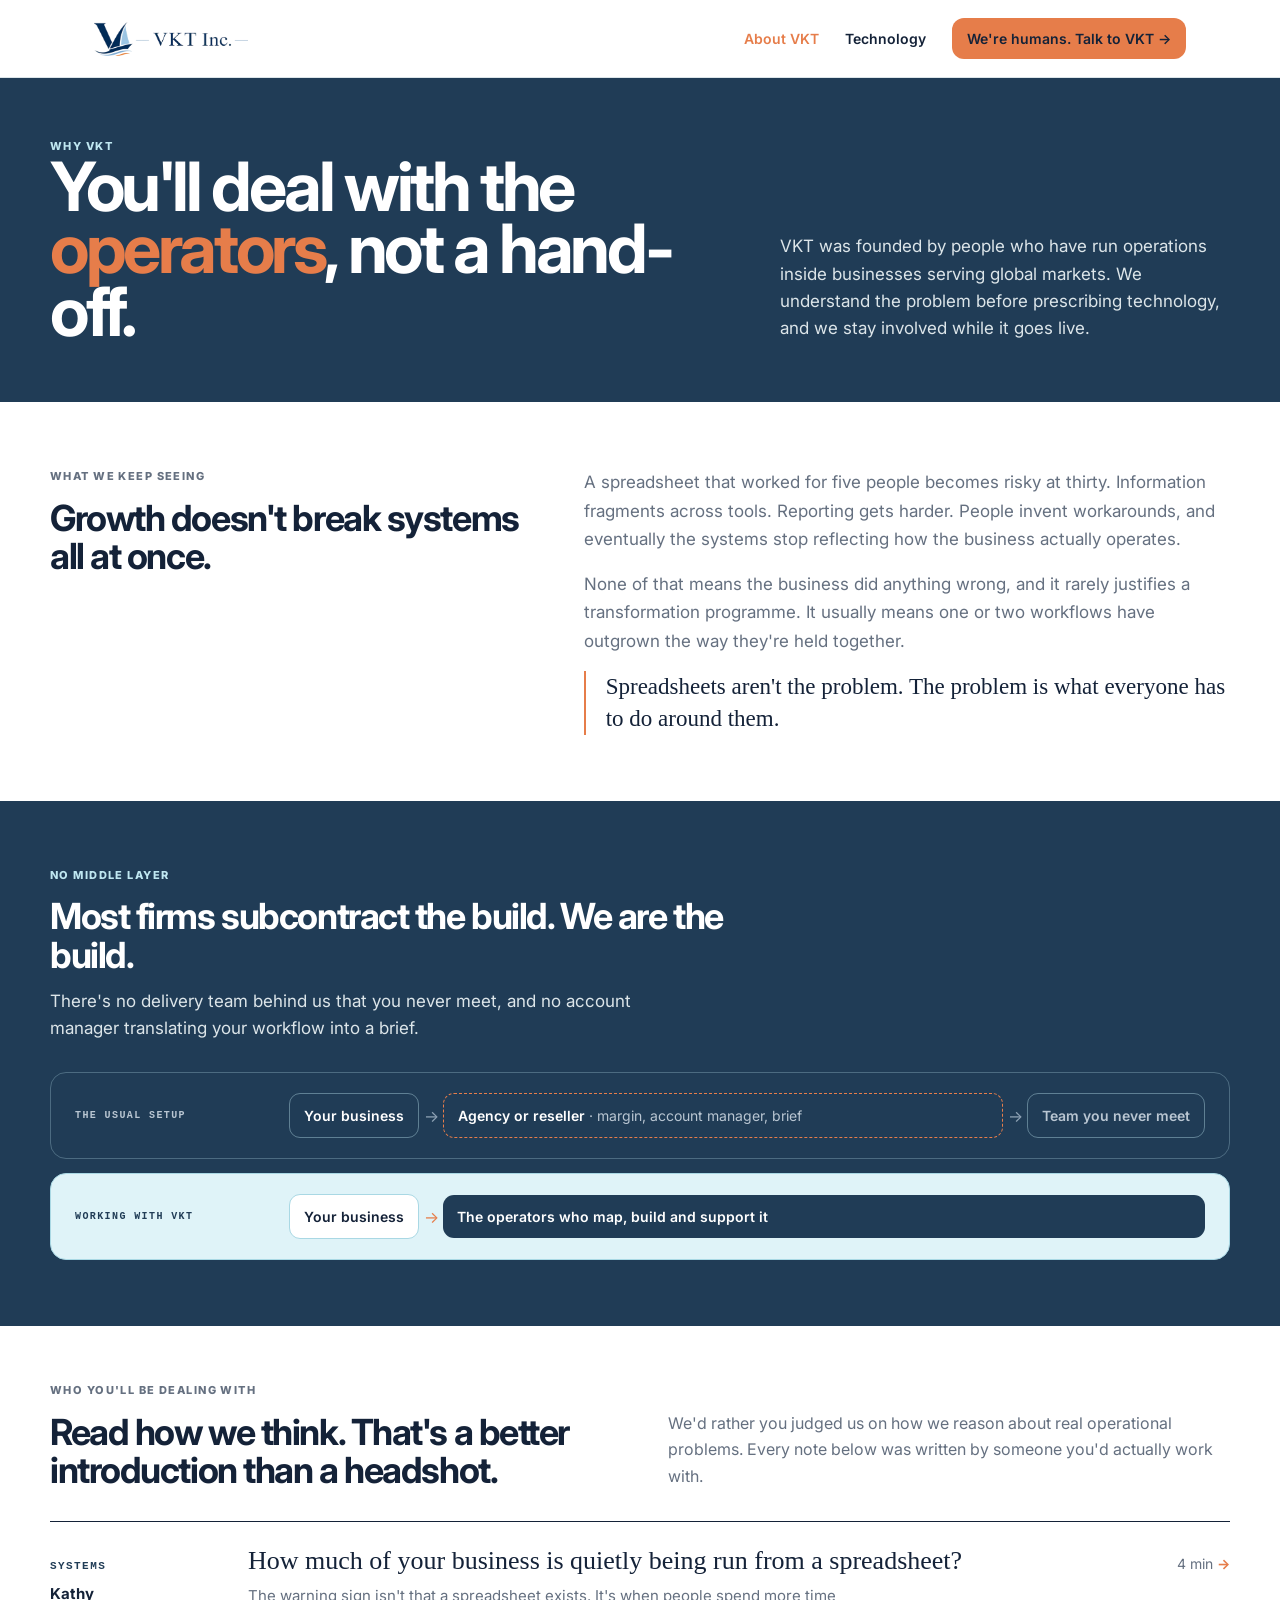
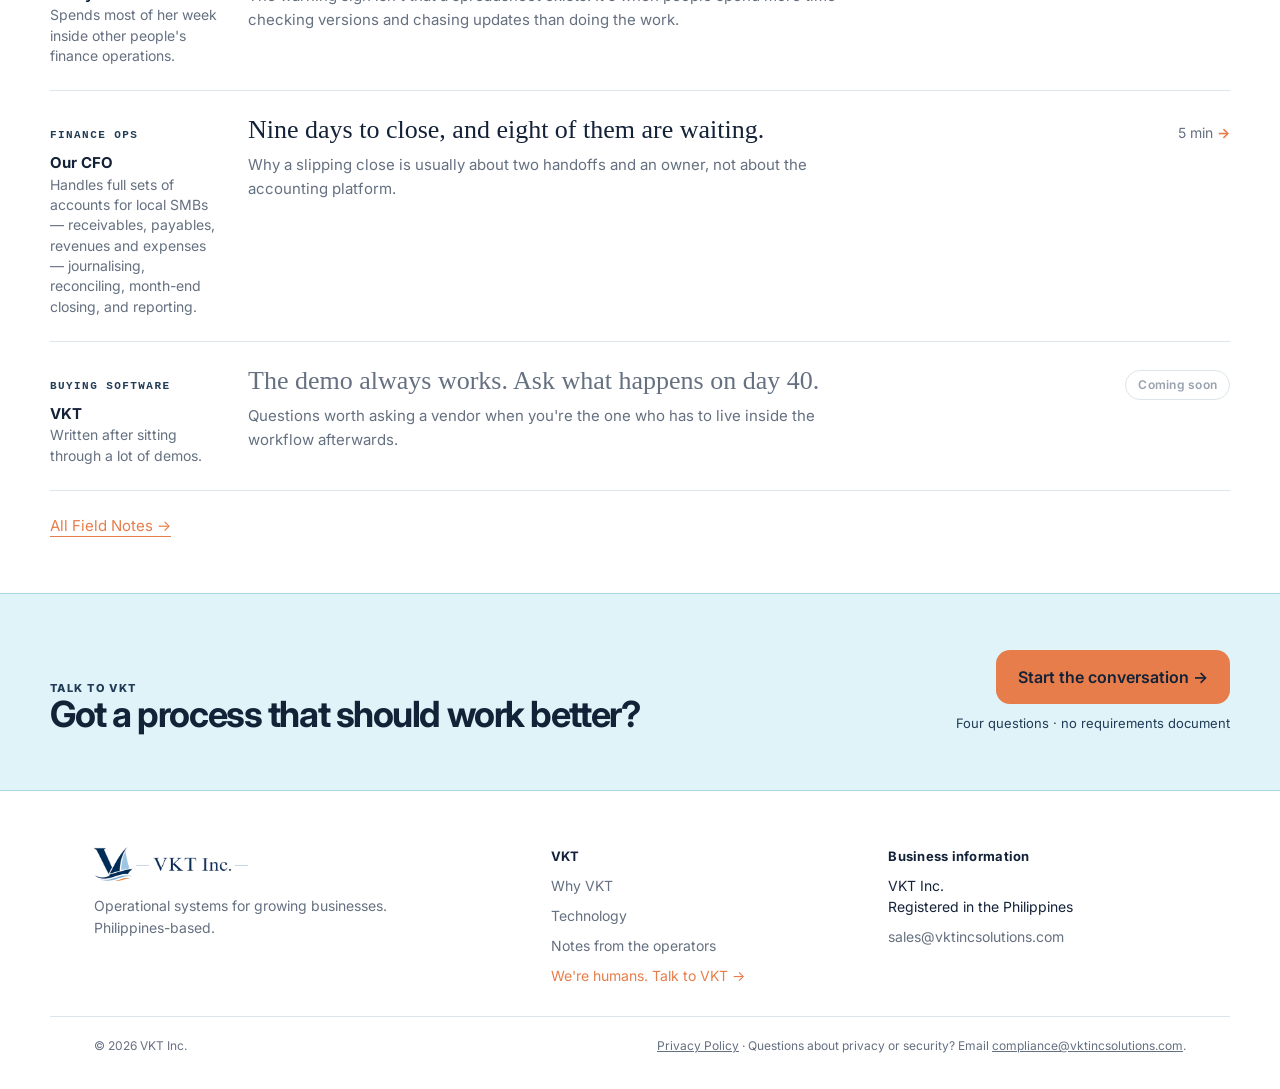
==== commit 76bb1092: "Reword CFO credits without BIR and CPA references Co-Authored-By: Claude <noreply@anthropic.com>" ====
--- a/about.html
+++ b/about.html
@@ -104,7 +104,7 @@
         <div>
           <span class="kicker" style="color:var(--navy-deep)">FINANCE OPS</span>
           <strong style="display:block;margin-top:8px;font-size:15px;color:var(--navy)">Our CFO</strong>
-          <span style="display:block;font-size:14px;color:var(--muted);line-height:1.45">CPA, more than a decade at the BIR, still closes books for local SMBs.</span>
+          <span style="display:block;font-size:14px;color:var(--muted);line-height:1.45">Handles full sets of accounts for local SMBs — receivables, payables, revenues and expenses — journalising, reconciling, month-end closing, and reporting.</span>
         </div>
         <div>
           <h3 class="serif" style="font-size:26px;line-height:1.15">Nine days to close, and eight of them are waiting.</h3>
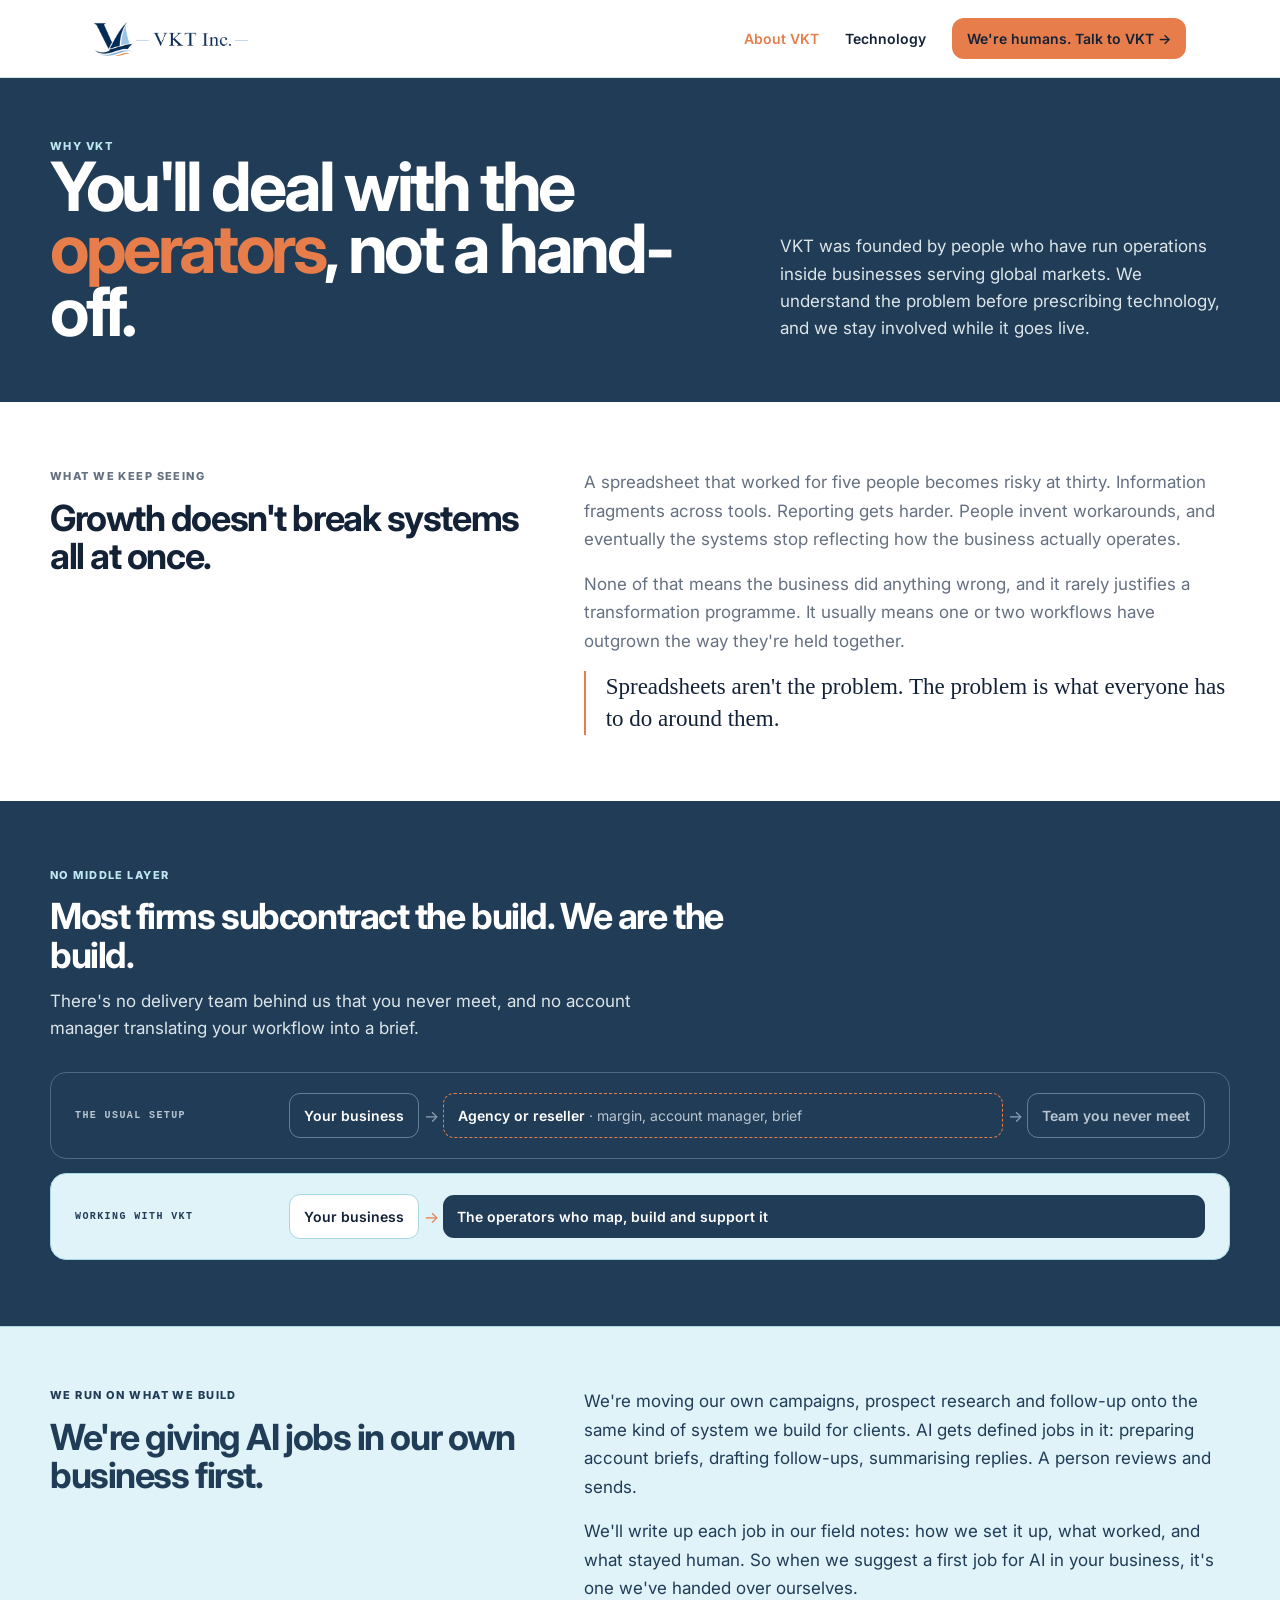
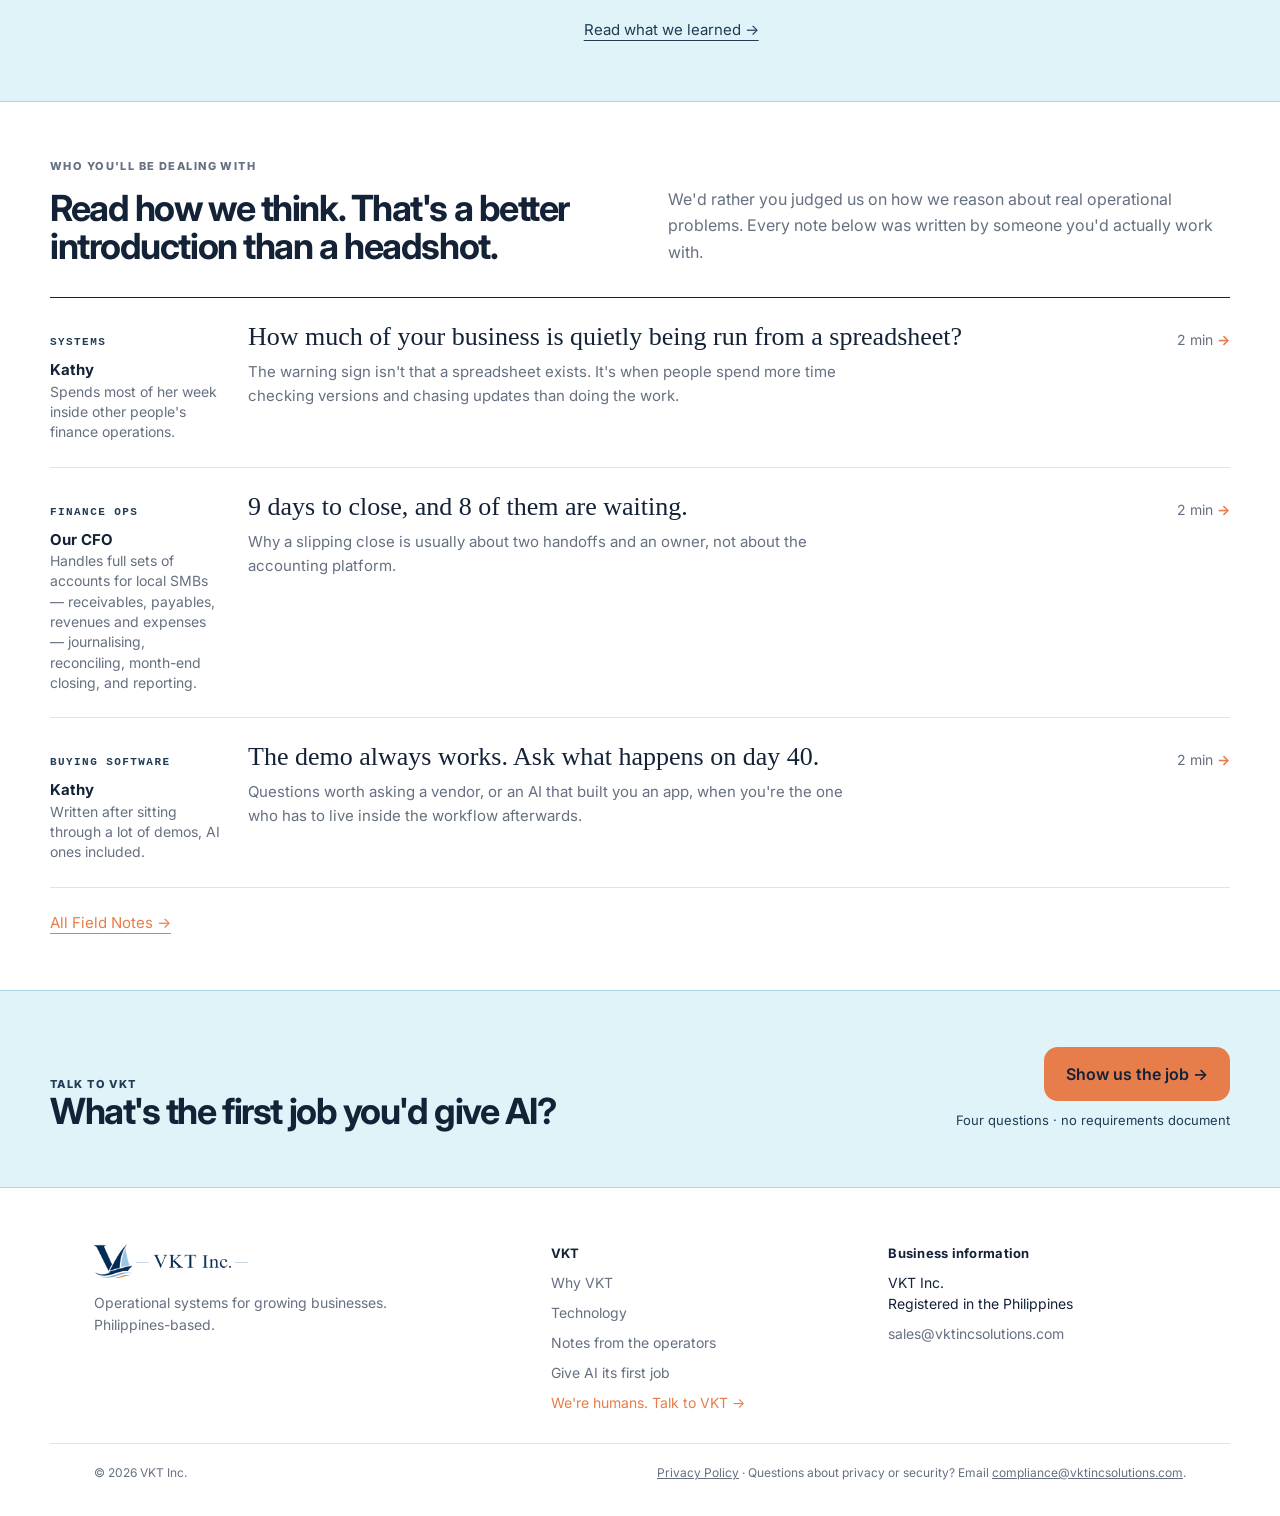
==== commit bdeeee65: "Messaging update: Give AI its first job Bring AI and AnyDB's agentic positioning into the site, buil" ====
--- a/about.html
+++ b/about.html
@@ -78,6 +78,20 @@
   </div>
 </section>
 
+<section class="section-ice">
+  <div class="container split uneven-left">
+    <div>
+      <div class="eyebrow on-ice">We run on what we build</div>
+      <h2 class="fh2-md" style="margin-top:14px;color:var(--navy-deep)">We're giving AI jobs in our own business first.</h2>
+    </div>
+    <div style="display:flex;flex-direction:column;gap:16px">
+      <p style="font-size:17px;line-height:1.68;color:var(--navy-deep)">We're moving our own campaigns, prospect research and follow-up onto the same kind of system we build for clients. AI gets defined jobs in it: preparing account briefs, drafting follow-ups, summarising replies. A person reviews and sends.</p>
+      <p style="font-size:17px;line-height:1.68;color:var(--navy-deep)">We'll write up each job in our field notes: how we set it up, what worked, and what stayed human. So when we suggest a first job for AI in your business, it's one we've handed over ourselves.</p>
+      <a href="field-notes.html" class="link-cta on-ice">Read what we learned →</a>
+    </div>
+  </div>
+</section>
+
 <section class="section-tight">
   <div class="container">
     <div class="section-header" style="margin-bottom:32px">
@@ -98,7 +112,7 @@
           <h3 class="serif" style="font-size:26px;line-height:1.15">How much of your business is quietly being run from a spreadsheet?</h3>
           <p style="margin-top:8px;font-size:15px;line-height:1.6;color:var(--muted);max-width:600px">The warning sign isn't that a spreadsheet exists. It's when people spend more time checking versions and chasing updates than doing the work.</p>
         </div>
-        <span style="font-size:14px;color:var(--muted);text-align:right">4 min <b style="color:var(--orange)">→</b></span>
+        <span style="font-size:14px;color:var(--muted);text-align:right">2 min <b style="color:var(--orange)">→</b></span>
       </a>
       <a href="field-notes/month-end-close.html" class="about-note-row">
         <div>
@@ -107,23 +121,23 @@
           <span style="display:block;font-size:14px;color:var(--muted);line-height:1.45">Handles full sets of accounts for local SMBs — receivables, payables, revenues and expenses — journalising, reconciling, month-end closing, and reporting.</span>
         </div>
         <div>
-          <h3 class="serif" style="font-size:26px;line-height:1.15">Nine days to close, and eight of them are waiting.</h3>
+          <h3 class="serif" style="font-size:26px;line-height:1.15">9 days to close, and 8 of them are waiting.</h3>
           <p style="margin-top:8px;font-size:15px;line-height:1.6;color:var(--muted);max-width:600px">Why a slipping close is usually about two handoffs and an owner, not about the accounting platform.</p>
         </div>
-        <span style="font-size:14px;color:var(--muted);text-align:right">5 min <b style="color:var(--orange)">→</b></span>
+        <span style="font-size:14px;color:var(--muted);text-align:right">2 min <b style="color:var(--orange)">→</b></span>
       </a>
-      <div class="about-note-row coming-soon">
+      <a href="field-notes/demo-day-40.html" class="about-note-row">
         <div>
           <span class="kicker" style="color:var(--navy-deep)">BUYING SOFTWARE</span>
-          <strong style="display:block;margin-top:8px;font-size:15px;color:var(--navy)">VKT</strong>
-          <span style="display:block;font-size:14px;color:var(--muted);line-height:1.45">Written after sitting through a lot of demos.</span>
+          <strong style="display:block;margin-top:8px;font-size:15px;color:var(--navy)">Kathy</strong>
+          <span style="display:block;font-size:14px;color:var(--muted);line-height:1.45">Written after sitting through a lot of demos, AI ones included.</span>
         </div>
         <div>
           <h3 class="serif" style="font-size:26px;line-height:1.15">The demo always works. Ask what happens on day 40.</h3>
-          <p style="margin-top:8px;font-size:15px;line-height:1.6;color:var(--muted);max-width:600px">Questions worth asking a vendor when you're the one who has to live inside the workflow afterwards.</p>
+          <p style="margin-top:8px;font-size:15px;line-height:1.6;color:var(--muted);max-width:600px">Questions worth asking a vendor, or an AI that built you an app, when you're the one who has to live inside the workflow afterwards.</p>
         </div>
-        <span class="coming-soon-badge">Coming soon</span>
-      </div>
+        <span style="font-size:14px;color:var(--muted);text-align:right">2 min <b style="color:var(--orange)">→</b></span>
+      </a>
     </div>
     <a href="field-notes.html" class="link-cta" style="display:inline-block;margin-top:24px">All Field Notes →</a>
   </div>
@@ -132,10 +146,10 @@
 <div class="cta-band-outer"><div class="cta-band">
   <div>
     <div class="eyebrow on-ice">Talk to VKT</div>
-    <h2 class="fh2-md" style="color:var(--navy);max-width:600px">Got a process that should work better?</h2>
+    <h2 class="fh2-md" style="color:var(--navy);max-width:600px">What's the first job you'd give AI?</h2>
   </div>
   <div class="cta-band-actions">
-    <a href="talk-to-us.html" class="btn">Start the conversation →</a>
+    <a href="talk-to-us.html" class="btn">Show us the job →</a>
     <span>Four questions · no requirements document</span>
   </div>
 </div></div>
@@ -151,6 +165,7 @@
       <a href="about.html">Why VKT</a>
       <a href="anydb.html">Technology</a>
       <a href="field-notes.html">Notes from the operators</a>
+      <a href="first-job.html">Give AI its first job</a>
       <a href="talk-to-us.html" class="cta">We're humans. Talk to VKT →</a>
     </div>
     <div class="footer-col">
--- a/css/style.css
+++ b/css/style.css
@@ -543,7 +543,7 @@
 .article-body p.lede{ font-size: 19px; color: var(--navy); }
 .article-body .pull{ font-style: italic; font-size: clamp(20px, calc(20px + 6 * ((100vw - 390px) / 790)), 26px); line-height: 1.32; margin: 26px 0; padding-left: 20px; border-left: 2px solid var(--orange); }
 .article-body h2{ font-size: 21px; font-weight: 600; line-height: 1.3; margin: 30px 0 10px; color: var(--navy); }
-.article-body ul{ margin: 16px 0; padding-left: 22px; }
+.article-body ul, .article-body ol{ margin: 16px 0; padding-left: 22px; }
 .article-body li{ font-size: 17px; line-height: 1.68; color: var(--muted); margin: 10px 0; }
 .article-body li strong{ color: var(--navy); }
 .article-diagram{ margin: 26px 0; border: 1px solid var(--line); border-radius: 16px; overflow: hidden; }
@@ -659,3 +659,31 @@
 @media (min-width: 901px){
   .carousel, .carousel-dots{ display: none; }
 }
+
+/* ===== Campaign: Give AI its first job (v18) ===== */
+.scenario-card .ai-job{ margin-top: 14px; padding-top: 12px; border-top: 1px dashed var(--ice-border); font-size: 14px; line-height: 1.5; color: var(--navy-deep); }
+.scenario-card .ai-job span{ display: block; margin-bottom: 4px; font: 700 10px var(--font-mono); letter-spacing: .14em; color: var(--orange); }
+.agentic h2 span{ color: var(--orange); }
+.agentic-lede{ margin-top: 18px; font-size: 17px; line-height: 1.6; color: var(--muted-on-navy); max-width: 640px; }
+.agentic-cols{ grid-template-columns: repeat(3,minmax(0,1fr)); }
+.agentic-cols .rule-col strong{ color: #fff; }
+.tech-cards-grid.four{ grid-template-columns: repeat(4,minmax(0,1fr)); }
+.hero-white h1 span{ color: var(--orange); }
+.tech-card .agent-job{ margin-top: 12px; padding-top: 10px; border-top: 1px dashed var(--ice-border); font-size: 14px; line-height: 1.5; color: var(--navy-deep); }
+.tech-card .agent-job b{ color: var(--orange); font-weight: 700; }
+.byo-list{ border-top: 1px solid var(--navy); }
+.byo-list > div{ border-bottom: 1px solid var(--line); }
+.byo-list p{ color: var(--muted); }
+.byo-list .tail{ color: var(--navy); }
+.safe-cols{ grid-template-columns: repeat(4,minmax(0,1fr)); }
+.safe-cols .rule-col strong{ color: #fff; }
+.ai-in-use{ margin-top: 20px; }
+.ai-in-use > p{ margin: 0 0 12px; font-size: 15px; font-weight: 600; color: var(--navy); }
+.article-body p.ai-cta{ margin-top: 4px; }
+.job-cols{ grid-template-columns: repeat(3,minmax(0,1fr)); }
+.job-cols .rule-col p b{ color: var(--navy); }
+.human-list{ border-top: 1px solid var(--navy); }
+.human-list > div{ border-bottom: 1px solid var(--line); }
+.human-list p{ color: var(--muted); }
+.human-list .tail{ color: var(--navy); }
+.hero-simple .hero-ctas .link-cta.on-navy{ color: var(--ice-text); }
